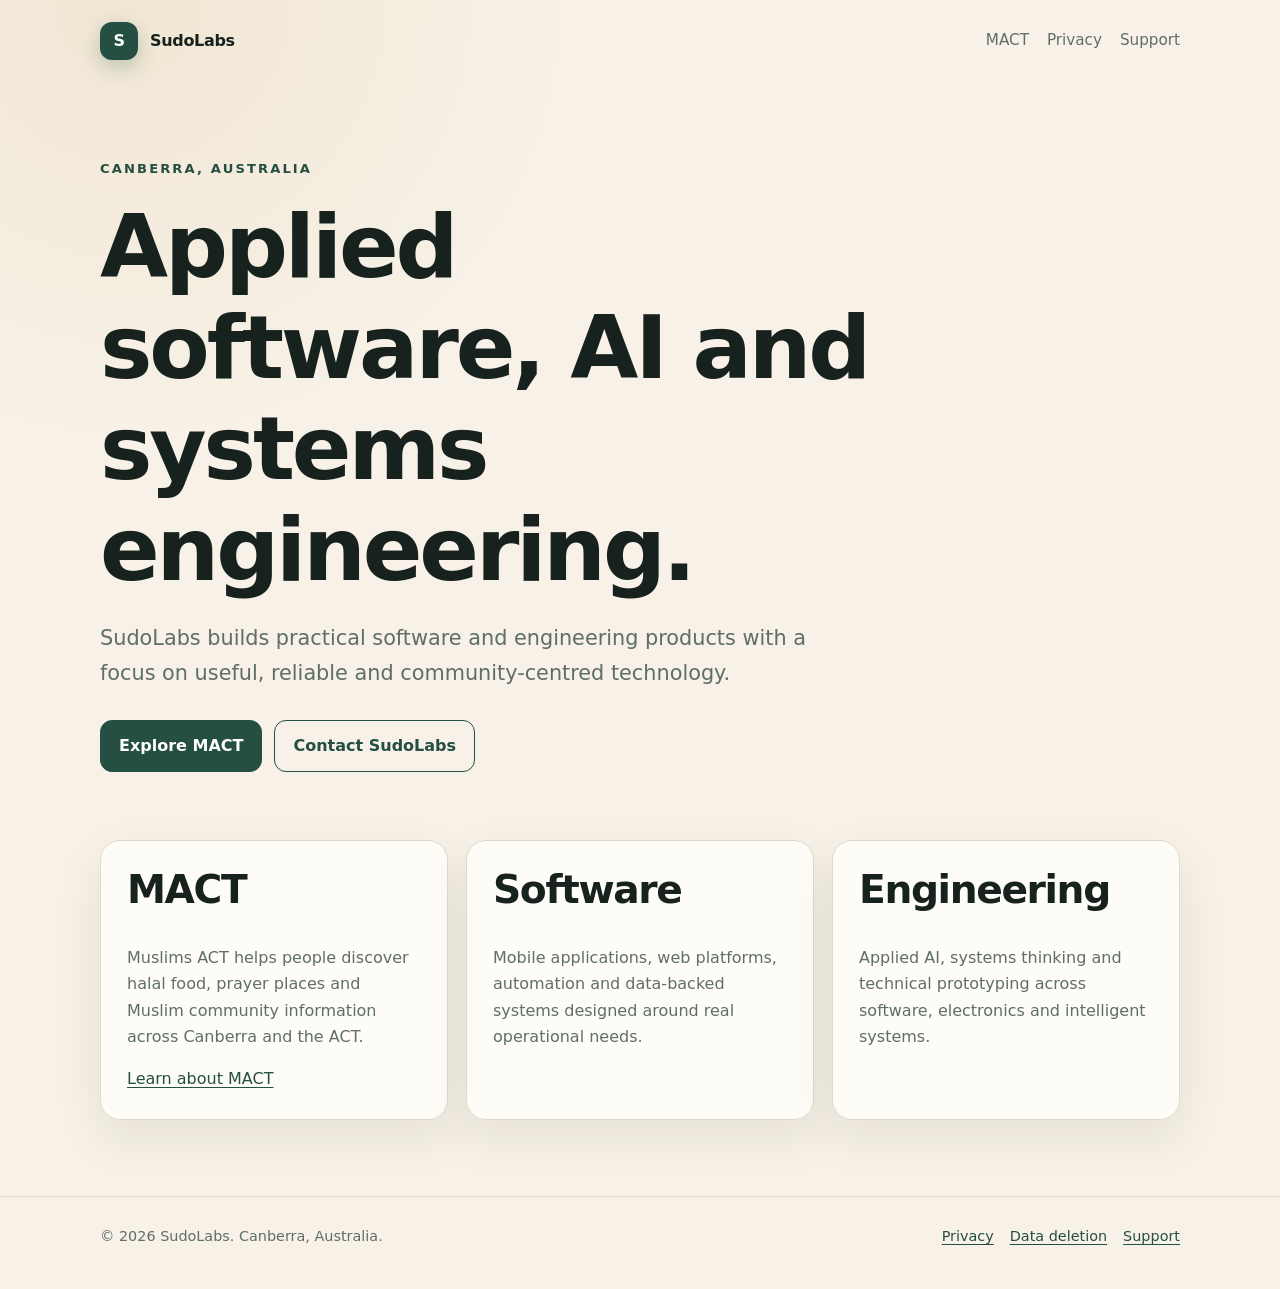
==== index.html @ 880d9c94 "Add files via upload init commit" ====
<!doctype html>
<html lang="en-AU">
<head>
  <meta charset="utf-8">
  <meta name="viewport" content="width=device-width, initial-scale=1">
  <title>SudoLabs | Applied software, AI and systems engineering</title>
  <meta name="description" content="SudoLabs builds practical software, AI and systems engineering products in Canberra, Australia.">
  <link rel="stylesheet" href="/styles.css">
</head>
<body>
  <header class="site-header">
  <div class="shell nav">
    <a class="brand" href="/">
      <span class="brand-mark">S</span>
      <span>SudoLabs</span>
    </a>
    <nav class="nav-links" aria-label="Main navigation">
      <a href="/mact/">MACT</a>
      <a href="/mact/privacy/">Privacy</a>
      <a href="/mact/support/">Support</a>
    </nav>
  </div>
</header>
  <main>
  <section class="hero">
    <div class="shell">
      <div class="eyebrow">Canberra, Australia</div>
      <h1>Applied software, AI and systems engineering.</h1>
      <p class="lead">
        SudoLabs builds practical software and engineering products with a focus on
        useful, reliable and community-centred technology.
      </p>
      <div class="actions">
        <a class="button" href="/mact/">Explore MACT</a>
        <a class="button secondary" href="mailto:sudolabs@outlook.com.au">Contact SudoLabs</a>
      </div>
    </div>
  </section>

  <section class="shell grid" aria-label="SudoLabs work">
    <article class="card">
      <h2>MACT</h2>
      <p>
        Muslims ACT helps people discover halal food, prayer places and Muslim
        community information across Canberra and the ACT.
      </p>
      <a href="/mact/">Learn about MACT</a>
    </article>
    <article class="card">
      <h2>Software</h2>
      <p>
        Mobile applications, web platforms, automation and data-backed systems
        designed around real operational needs.
      </p>
    </article>
    <article class="card">
      <h2>Engineering</h2>
      <p>
        Applied AI, systems thinking and technical prototyping across software,
        electronics and intelligent systems.
      </p>
    </article>
  </section>
</main>
  <footer class="footer">
  <div class="shell footer-row">
    <span>© 2026 SudoLabs. Canberra, Australia.</span>
    <span class="inline-links">
      <a href="/mact/privacy/">Privacy</a>
      <a href="/mact/data-deletion/">Data deletion</a>
      <a href="/mact/support/">Support</a>
    </span>
  </div>
</footer>
</body>
</html>
---- styles.css ----
:root {
  --ink: #17211d;
  --muted: #5f6e67;
  --cream: #f7f1e7;
  --paper: #fffdf8;
  --green: #244f42;
  --green-2: #183c32;
  --gold: #c59a4a;
  --line: #dfd8ca;
  --shadow: 0 18px 50px rgba(23, 33, 29, 0.08);
}

* {
  box-sizing: border-box;
}

html {
  scroll-behavior: smooth;
}

body {
  margin: 0;
  background:
    radial-gradient(circle at 10% 0%, rgba(197, 154, 74, 0.12), transparent 28rem),
    var(--cream);
  color: var(--ink);
  font-family: Inter, ui-sans-serif, system-ui, -apple-system, BlinkMacSystemFont, "Segoe UI", sans-serif;
  line-height: 1.65;
}

a {
  color: var(--green);
  text-decoration-thickness: 1px;
  text-underline-offset: 3px;
}

a:hover {
  color: var(--green-2);
}

.shell {
  width: min(1080px, calc(100% - 40px));
  margin: 0 auto;
}

.site-header {
  padding: 22px 0;
}

.nav {
  display: flex;
  align-items: center;
  justify-content: space-between;
  gap: 24px;
}

.brand {
  display: inline-flex;
  align-items: center;
  gap: 12px;
  color: var(--ink);
  font-weight: 800;
  letter-spacing: -0.02em;
  text-decoration: none;
}

.brand-mark {
  width: 38px;
  height: 38px;
  display: grid;
  place-items: center;
  border-radius: 12px;
  color: white;
  background: var(--green);
  box-shadow: 0 7px 20px rgba(36, 79, 66, 0.25);
}

.nav-links {
  display: flex;
  flex-wrap: wrap;
  gap: 18px;
  font-size: 0.95rem;
}

.nav-links a {
  color: var(--muted);
  text-decoration: none;
}

.hero {
  padding: 76px 0 56px;
}

.eyebrow {
  color: var(--green);
  font-size: 0.82rem;
  font-weight: 800;
  letter-spacing: 0.16em;
  text-transform: uppercase;
}

h1,
h2,
h3 {
  line-height: 1.15;
  letter-spacing: -0.035em;
}

h1 {
  max-width: 820px;
  margin: 16px 0 20px;
  font-size: clamp(2.7rem, 7vw, 5.5rem);
}

h2 {
  margin-top: 0;
  font-size: clamp(1.7rem, 4vw, 2.45rem);
}

h3 {
  margin-top: 2rem;
}

.lead {
  max-width: 720px;
  color: var(--muted);
  font-size: clamp(1.05rem, 2vw, 1.3rem);
}

.actions {
  display: flex;
  flex-wrap: wrap;
  gap: 12px;
  margin-top: 30px;
}

.button {
  display: inline-block;
  padding: 12px 18px;
  border: 1px solid var(--green);
  border-radius: 12px;
  background: var(--green);
  color: white;
  font-weight: 750;
  text-decoration: none;
}

.button:hover {
  background: var(--green-2);
  color: white;
}

.button.secondary {
  background: transparent;
  color: var(--green);
}

.grid {
  display: grid;
  grid-template-columns: repeat(3, 1fr);
  gap: 18px;
  padding: 12px 0 76px;
}

.card,
.content-card {
  border: 1px solid var(--line);
  border-radius: 20px;
  background: rgba(255, 253, 248, 0.92);
  box-shadow: var(--shadow);
}

.card {
  padding: 26px;
}

.card p {
  color: var(--muted);
}

.content-wrap {
  padding: 44px 0 80px;
}

.content-card {
  max-width: 850px;
  padding: clamp(24px, 5vw, 52px);
}

.content-card h1 {
  font-size: clamp(2.2rem, 5vw, 3.7rem);
}

.content-card p,
.content-card li {
  color: #394740;
}

.notice {
  margin: 24px 0;
  padding: 18px 20px;
  border-left: 4px solid var(--gold);
  border-radius: 10px;
  background: #fbf4e4;
}

.meta {
  color: var(--muted);
  font-size: 0.92rem;
}

.footer {
  border-top: 1px solid var(--line);
  padding: 28px 0 40px;
  color: var(--muted);
  font-size: 0.9rem;
}

.footer-row {
  display: flex;
  justify-content: space-between;
  flex-wrap: wrap;
  gap: 16px;
}

.inline-links {
  display: flex;
  flex-wrap: wrap;
  gap: 16px;
}

code {
  padding: 2px 6px;
  border-radius: 6px;
  background: #efe9dd;
}

ul,
ol {
  padding-left: 1.3rem;
}

@media (max-width: 760px) {
  .grid {
    grid-template-columns: 1fr;
  }

  .nav {
    align-items: flex-start;
    flex-direction: column;
  }

  .hero {
    padding-top: 46px;
  }
}
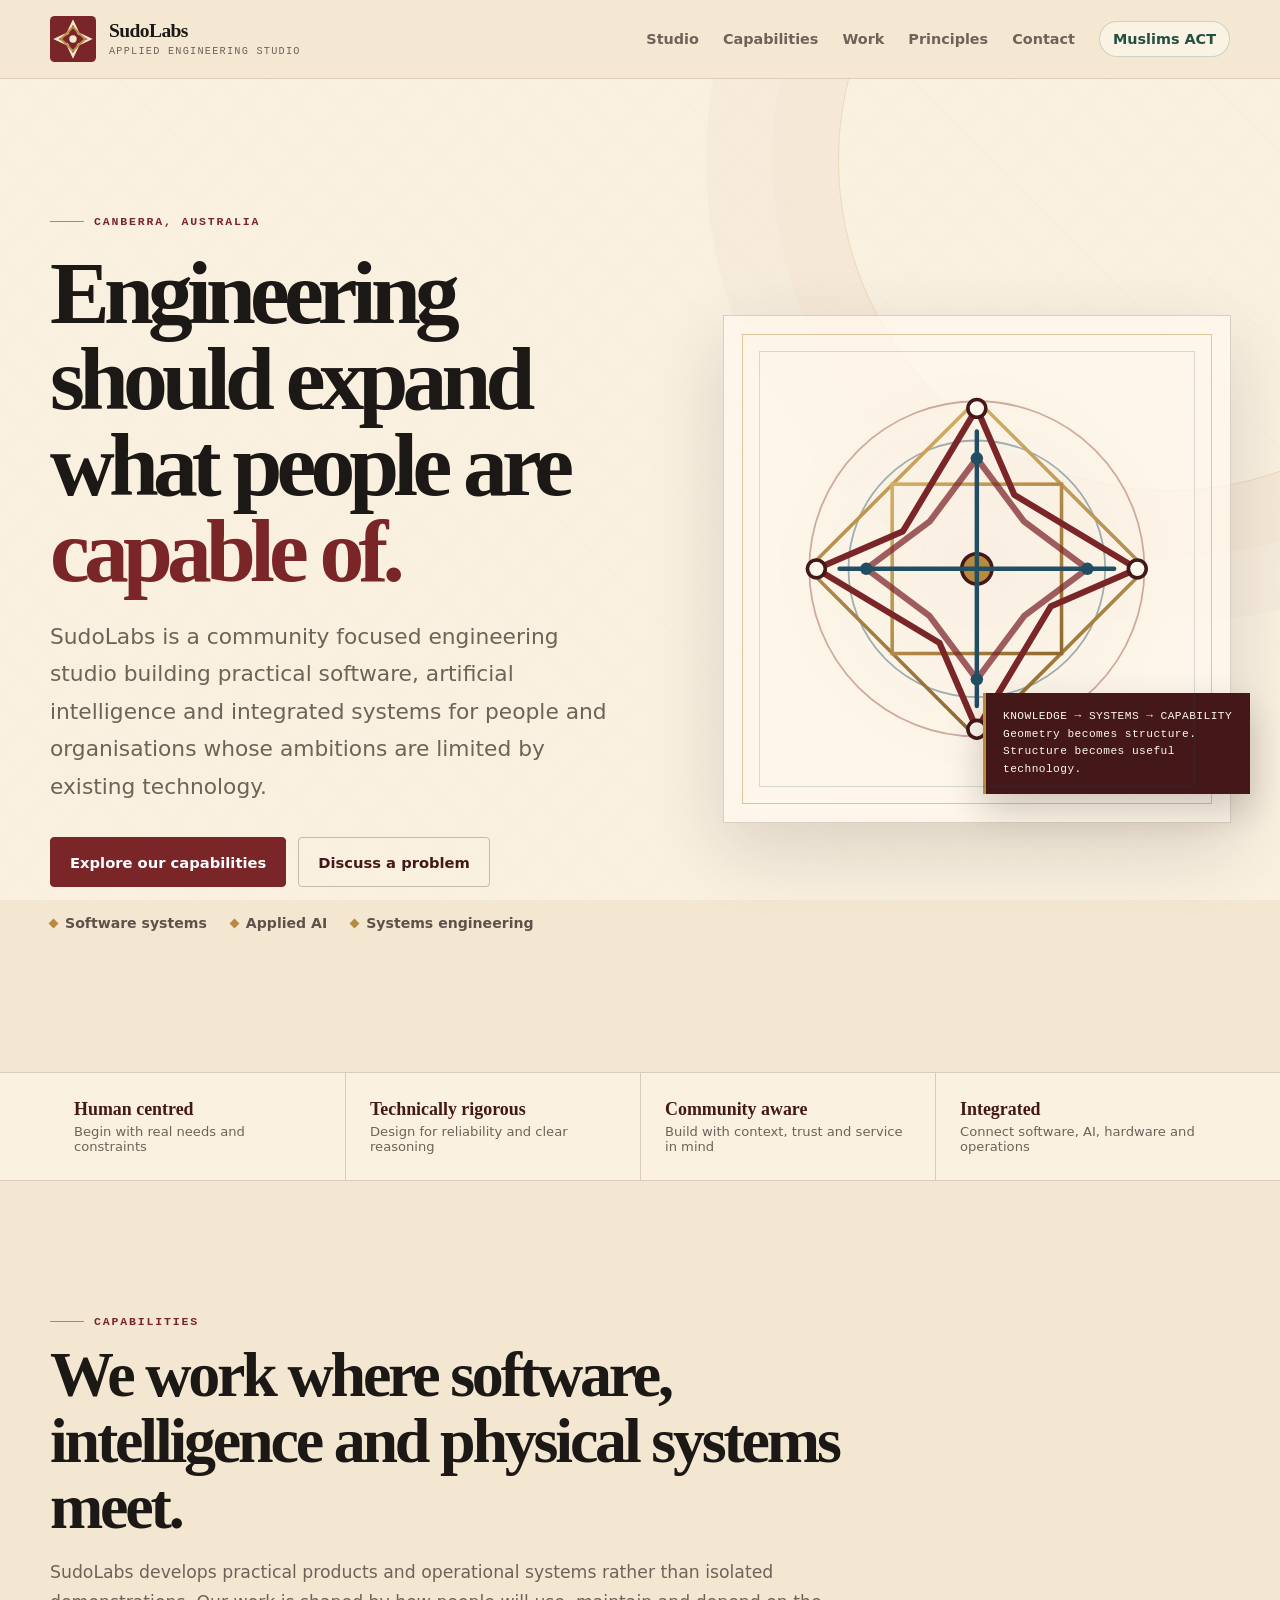
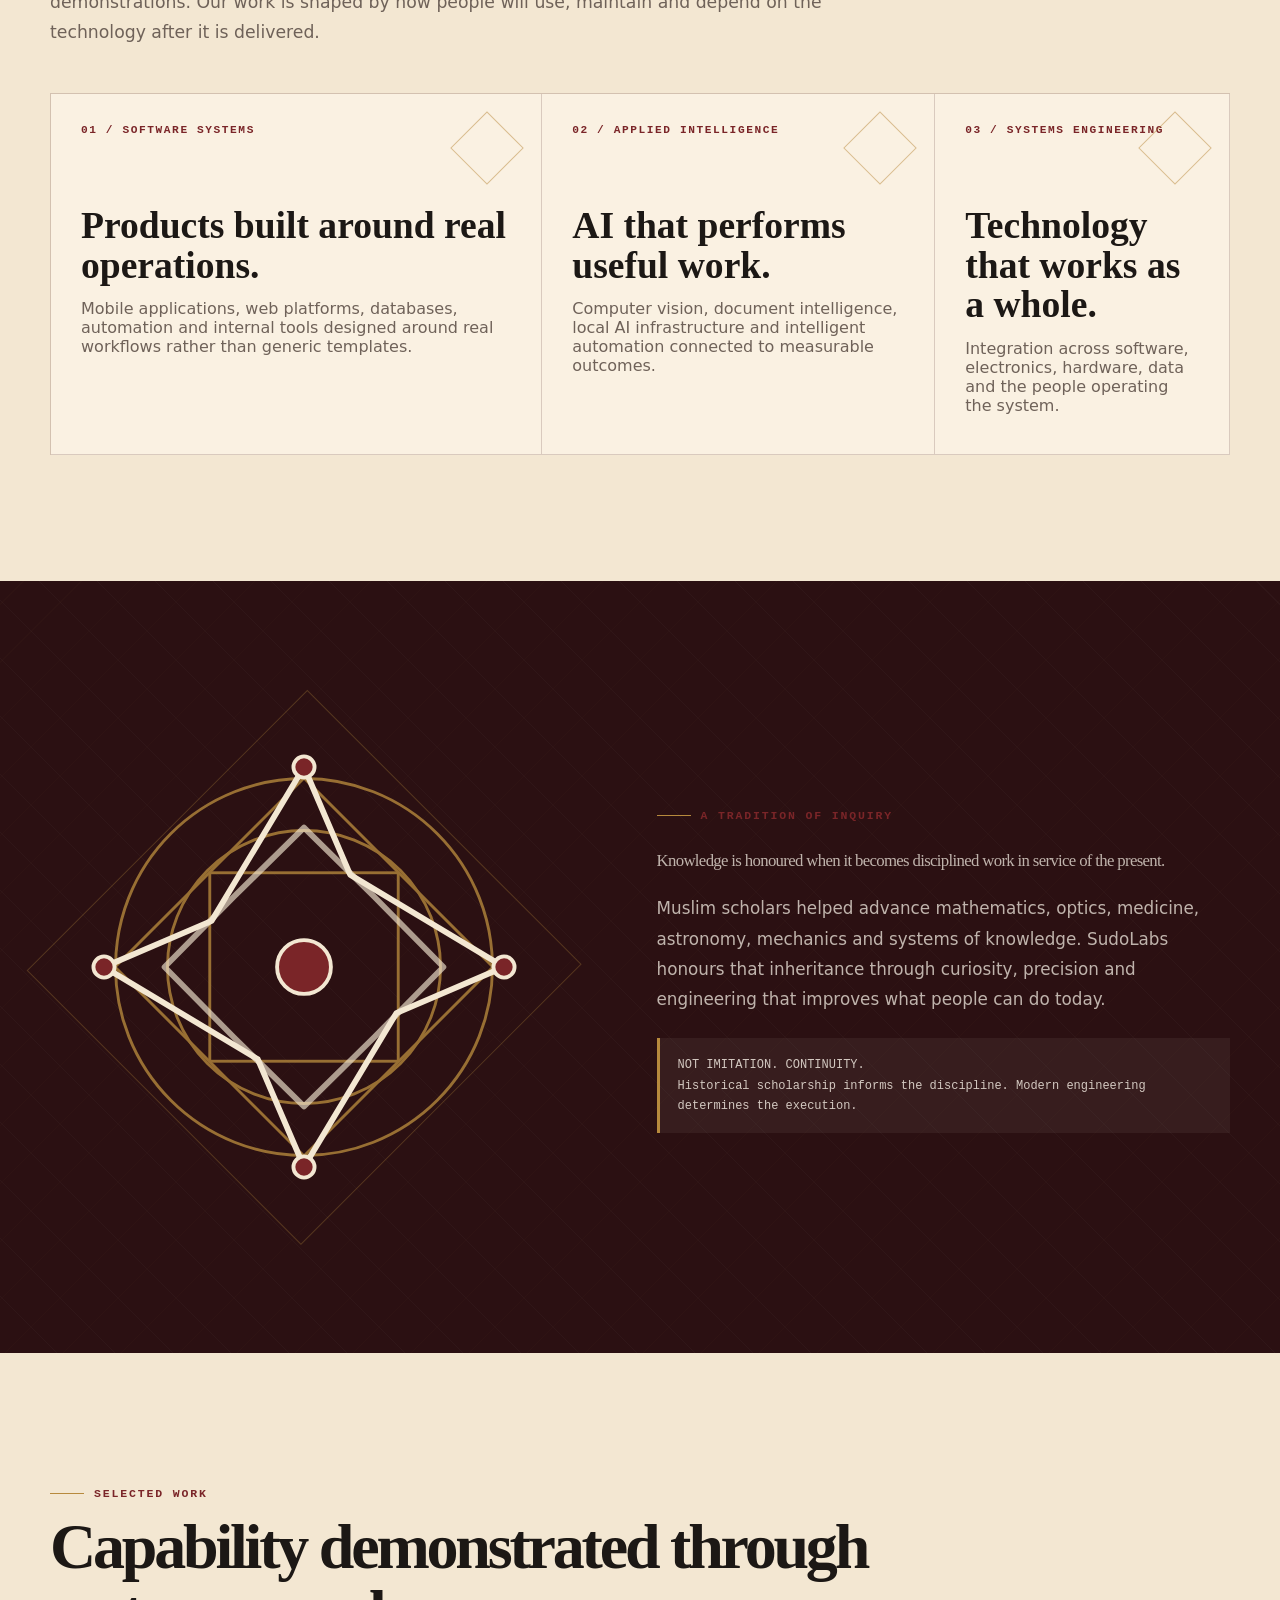
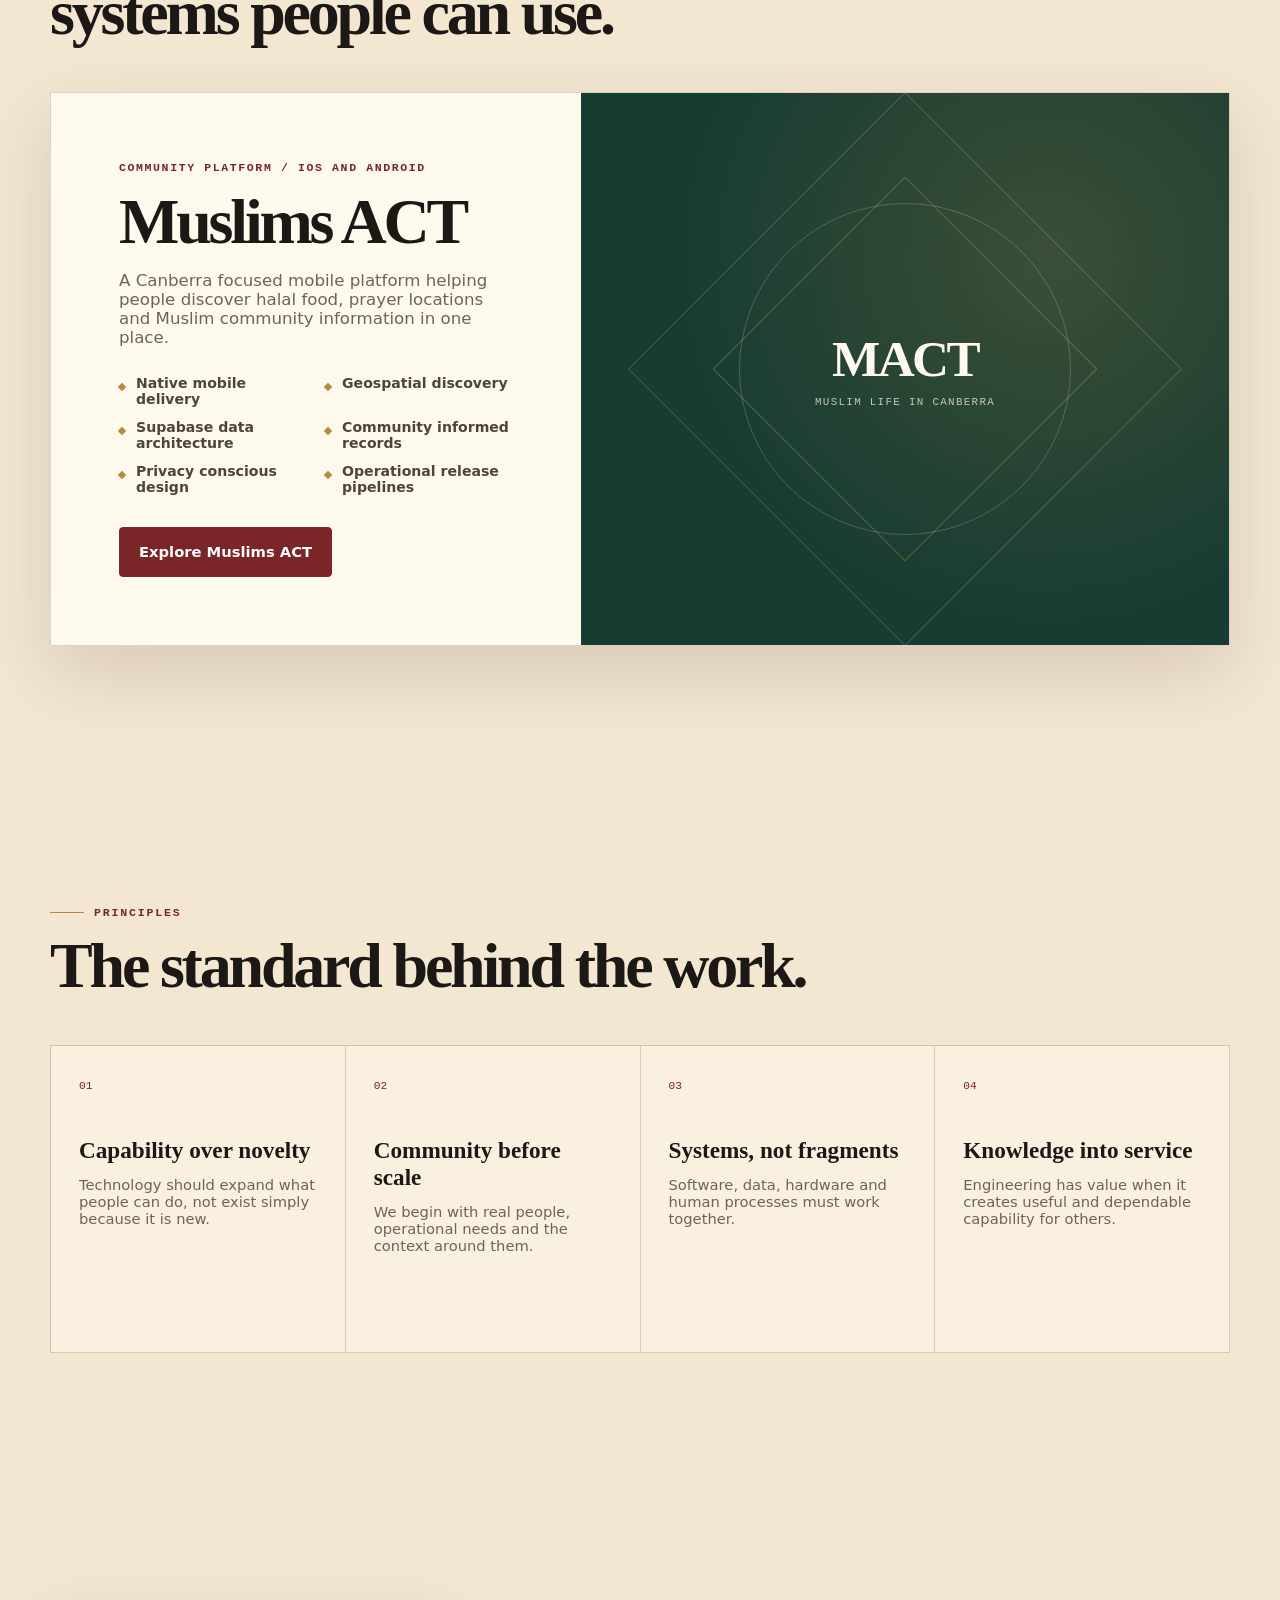
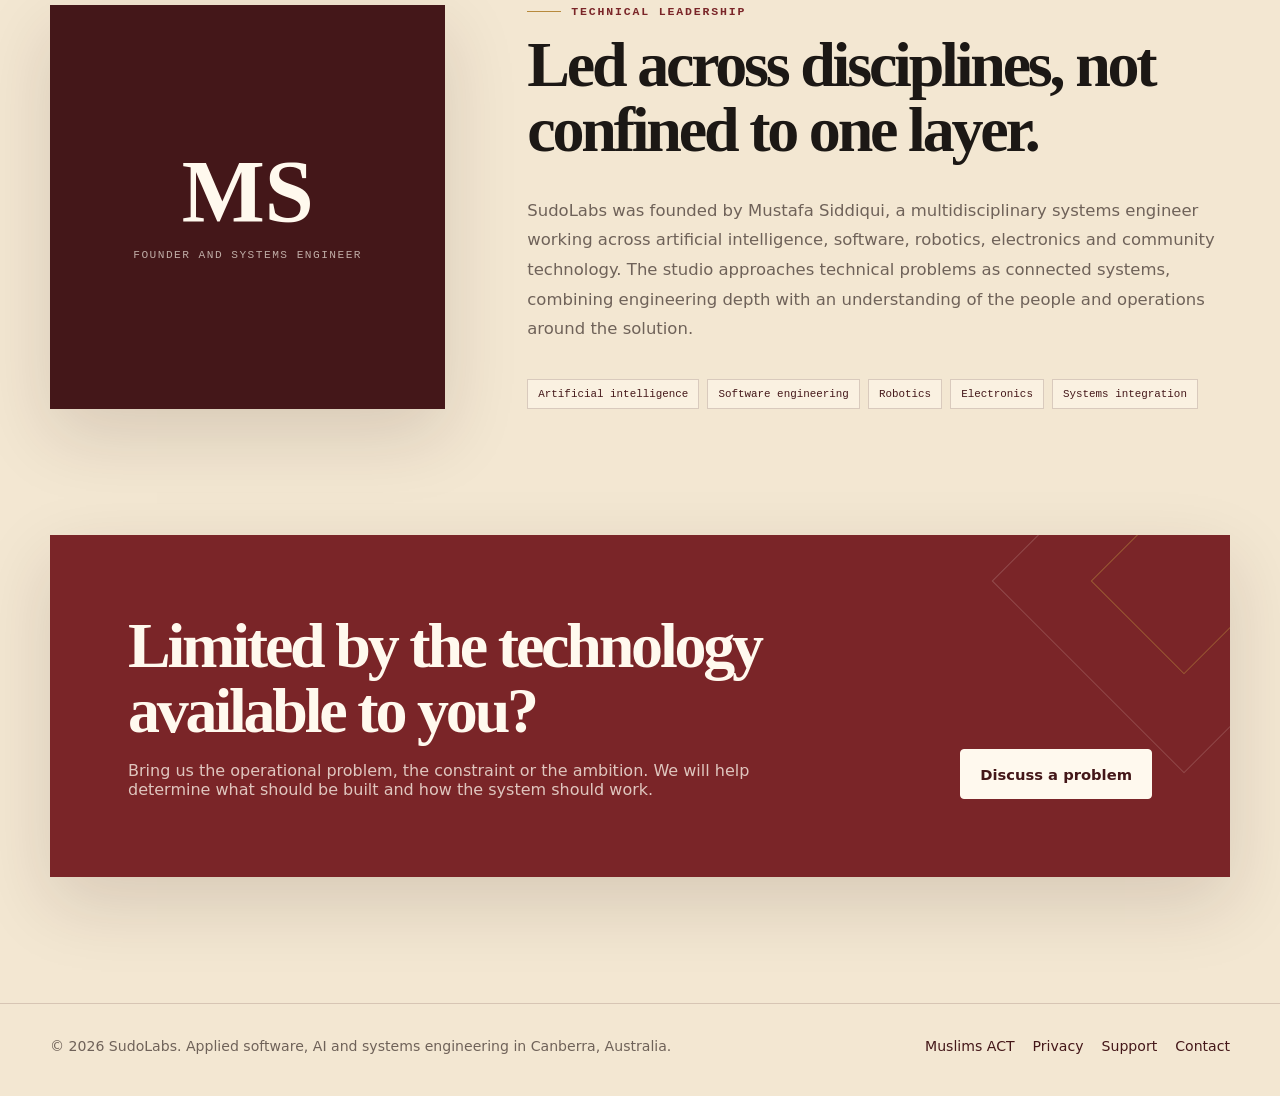
==== commit d3793a95: "Redesign SudoLabs homepage" ====
--- a/index.html
+++ b/index.html
@@ -3,74 +3,311 @@
 <head>
   <meta charset="utf-8">
   <meta name="viewport" content="width=device-width, initial-scale=1">
-  <title>SudoLabs | Applied software, AI and systems engineering</title>
-  <meta name="description" content="SudoLabs builds practical software, AI and systems engineering products in Canberra, Australia.">
-  <link rel="stylesheet" href="/styles.css">
+  <meta name="theme-color" content="#441719">
+  <title>SudoLabs | Community focused engineering studio</title>
+  <meta name="description" content="SudoLabs is a Canberra engineering studio building practical software, AI and systems that expand what people and communities are capable of.">
+  <link rel="stylesheet" href="/sudolabs.css">
 </head>
-<body>
-  <header class="site-header">
-  <div class="shell nav">
-    <a class="brand" href="/">
-      <span class="brand-mark">S</span>
-      <span>SudoLabs</span>
-    </a>
-    <nav class="nav-links" aria-label="Main navigation">
-      <a href="/mact/">MACT</a>
-      <a href="/mact/privacy/">Privacy</a>
-      <a href="/mact/support/">Support</a>
-    </nav>
-  </div>
-</header>
+<body class="studio-page">
+  <header class="studio-header">
+    <div class="studio-shell studio-nav">
+      <a class="studio-brand" href="/" aria-label="SudoLabs home">
+        <svg class="studio-mark" viewBox="0 0 100 100" role="img" aria-label="SudoLabs geometric mark">
+          <rect width="100" height="100" rx="10" fill="#7a2528"/>
+          <path d="M50 13 62 38 87 50 62 62 50 87 38 62 13 50 38 38Z" fill="none" stroke="#f3e7d2" stroke-width="5"/>
+          <path d="M50 24 76 50 50 76 24 50Z" fill="none" stroke="#b78a3d" stroke-width="4"/>
+          <circle cx="50" cy="50" r="8" fill="#f3e7d2"/>
+        </svg>
+        <span class="studio-brand-copy">
+          <strong>SudoLabs</strong>
+          <small>Applied engineering studio</small>
+        </span>
+      </a>
+
+      <nav class="studio-links" aria-label="Main navigation">
+        <a href="#studio">Studio</a>
+        <a href="#capabilities">Capabilities</a>
+        <a href="#work">Work</a>
+        <a href="#principles">Principles</a>
+        <a href="#contact">Contact</a>
+        <a class="mact-link" href="/mact/">Muslims ACT</a>
+      </nav>
+    </div>
+  </header>
+
   <main>
-  <section class="hero">
-    <div class="shell">
-      <div class="eyebrow">Canberra, Australia</div>
-      <h1>Applied software, AI and systems engineering.</h1>
-      <p class="lead">
-        SudoLabs builds practical software and engineering products with a focus on
-        useful, reliable and community-centred technology.
-      </p>
-      <div class="actions">
-        <a class="button" href="/mact/">Explore MACT</a>
-        <a class="button secondary" href="mailto:sudolabs@outlook.com.au">Contact SudoLabs</a>
-      </div>
+    <section class="studio-hero" id="studio">
+      <div class="studio-shell studio-hero-grid">
+        <div>
+          <div class="studio-kicker">Canberra, Australia</div>
+          <h1>Engineering should expand what people are <em>capable of.</em></h1>
+          <p class="studio-lead">
+            SudoLabs is a community focused engineering studio building practical software,
+            artificial intelligence and integrated systems for people and organisations whose
+            ambitions are limited by existing technology.
+          </p>
+
+          <div class="studio-actions">
+            <a class="studio-button" href="#capabilities">Explore our capabilities</a>
+            <a class="studio-button secondary" href="mailto:sudolabs@outlook.com.au?subject=SudoLabs%20project%20enquiry">Discuss a problem</a>
+          </div>
+
+          <div class="studio-proof" aria-label="SudoLabs areas of practice">
+            <span>Software systems</span>
+            <span>Applied AI</span>
+            <span>Systems engineering</span>
+          </div>
+        </div>
+
+        <div class="geometry-stage" aria-label="Geometric construction representing knowledge becoming engineered systems">
+          <div class="geometry-panel">
+            <svg viewBox="0 0 500 500" aria-hidden="true">
+              <defs>
+                <linearGradient id="studioGold" x1="0" y1="0" x2="1" y2="1">
+                  <stop offset="0" stop-color="#d4ae64"/>
+                  <stop offset="1" stop-color="#8f682e"/>
+                </linearGradient>
+              </defs>
+              <circle cx="250" cy="250" r="188" fill="none" stroke="#7a2528" stroke-width="2" opacity="0.36"/>
+              <circle cx="250" cy="250" r="144" fill="none" stroke="#214e63" stroke-width="2" opacity="0.42"/>
+              <g fill="none" stroke="url(#studioGold)" stroke-width="4">
+                <rect x="116" y="116" width="268" height="268" transform="rotate(45 250 250)"/>
+                <rect x="155" y="155" width="190" height="190"/>
+              </g>
+              <g fill="none" stroke="#7a2528" stroke-width="7" stroke-linejoin="round">
+                <path d="M250 70 292 167 430 250 333 292 250 430 208 333 70 250 167 208Z"/>
+                <path d="M250 126 303 197 374 250 303 303 250 374 197 303 126 250 197 197Z" opacity="0.72"/>
+              </g>
+              <g fill="#fff9ee" stroke="#441719" stroke-width="4">
+                <circle cx="250" cy="70" r="10"/>
+                <circle cx="430" cy="250" r="10"/>
+                <circle cx="250" cy="430" r="10"/>
+                <circle cx="70" cy="250" r="10"/>
+                <circle cx="250" cy="250" r="17" fill="#b78a3d"/>
+              </g>
+              <g fill="none" stroke="#214e63" stroke-width="5" stroke-linecap="round">
+                <path d="M250 250 250 96"/>
+                <path d="M250 250 404 250"/>
+                <path d="M250 250 250 404"/>
+                <path d="M250 250 96 250"/>
+              </g>
+              <g fill="#214e63">
+                <circle cx="250" cy="126" r="7"/>
+                <circle cx="374" cy="250" r="7"/>
+                <circle cx="250" cy="374" r="7"/>
+                <circle cx="126" cy="250" r="7"/>
+              </g>
+            </svg>
+            <div class="geometry-caption">KNOWLEDGE → SYSTEMS → CAPABILITY<br>Geometry becomes structure. Structure becomes useful technology.</div>
+          </div>
+        </div>
+      </div>
+    </section>
+
+    <section class="studio-band" aria-label="SudoLabs commitments">
+      <div class="studio-shell studio-band-grid">
+        <div class="studio-band-item"><strong>Human centred</strong><span>Begin with real needs and constraints</span></div>
+        <div class="studio-band-item"><strong>Technically rigorous</strong><span>Design for reliability and clear reasoning</span></div>
+        <div class="studio-band-item"><strong>Community aware</strong><span>Build with context, trust and service in mind</span></div>
+        <div class="studio-band-item"><strong>Integrated</strong><span>Connect software, AI, hardware and operations</span></div>
+      </div>
+    </section>
+
+    <section class="studio-section" id="capabilities">
+      <div class="studio-shell">
+        <div class="studio-section-head">
+          <div class="studio-kicker">Capabilities</div>
+          <h2 class="studio-section-title">We work where software, intelligence and physical systems meet.</h2>
+          <p class="studio-section-copy">
+            SudoLabs develops practical products and operational systems rather than isolated demonstrations.
+            Our work is shaped by how people will use, maintain and depend on the technology after it is delivered.
+          </p>
+        </div>
+
+        <div class="capability-grid">
+          <article class="capability-card">
+            <div class="capability-code">01 / Software systems</div>
+            <h3>Products built around real operations.</h3>
+            <p>Mobile applications, web platforms, databases, automation and internal tools designed around real workflows rather than generic templates.</p>
+          </article>
+
+          <article class="capability-card">
+            <div class="capability-code">02 / Applied intelligence</div>
+            <h3>AI that performs useful work.</h3>
+            <p>Computer vision, document intelligence, local AI infrastructure and intelligent automation connected to measurable outcomes.</p>
+          </article>
+
+          <article class="capability-card">
+            <div class="capability-code">03 / Systems engineering</div>
+            <h3>Technology that works as a whole.</h3>
+            <p>Integration across software, electronics, hardware, data and the people operating the system.</p>
+          </article>
+        </div>
+      </div>
+    </section>
+
+    <section class="studio-section dark">
+      <div class="studio-shell heritage-grid">
+        <div class="heritage-art" aria-label="Geometric construction inspired by mathematical scholarship">
+          <svg viewBox="0 0 520 520" aria-hidden="true">
+            <g fill="none" stroke="#b78a3d" stroke-width="3" opacity="0.78">
+              <circle cx="260" cy="260" r="196"/>
+              <circle cx="260" cy="260" r="142"/>
+              <rect x="121" y="121" width="278" height="278" transform="rotate(45 260 260)"/>
+              <rect x="162" y="162" width="196" height="196"/>
+            </g>
+            <g fill="none" stroke="#f3e7d2" stroke-width="6" stroke-linejoin="round">
+              <path d="M260 52 308 164 468 260 356 308 260 468 212 356 52 260 164 212Z"/>
+              <path d="M260 115 333 187 405 260 333 333 260 405 187 333 115 260 187 187Z" opacity="0.65"/>
+            </g>
+            <g fill="#7a2528" stroke="#f3e7d2" stroke-width="4">
+              <circle cx="260" cy="260" r="28"/>
+              <circle cx="260" cy="52" r="11"/>
+              <circle cx="468" cy="260" r="11"/>
+              <circle cx="260" cy="468" r="11"/>
+              <circle cx="52" cy="260" r="11"/>
+            </g>
+          </svg>
+        </div>
+
+        <div class="heritage-copy">
+          <div class="studio-kicker">A tradition of inquiry</div>
+          <blockquote>
+            <p class="studio-quote">Knowledge is honoured when it becomes disciplined work in service of the present.</p>
+          </blockquote>
+          <p>
+            Muslim scholars helped advance mathematics, optics, medicine, astronomy, mechanics and systems of knowledge.
+            SudoLabs honours that inheritance through curiosity, precision and engineering that improves what people can do today.
+          </p>
+          <div class="heritage-note">NOT IMITATION. CONTINUITY.<br>Historical scholarship informs the discipline. Modern engineering determines the execution.</div>
+        </div>
+      </div>
+    </section>
+
+    <section class="studio-section" id="work">
+      <div class="studio-shell">
+        <div class="studio-section-head">
+          <div class="studio-kicker">Selected work</div>
+          <h2 class="studio-section-title">Capability demonstrated through systems people can use.</h2>
+        </div>
+
+        <article class="case-study">
+          <div class="case-study-copy">
+            <div class="case-study-tag">Community platform / iOS and Android</div>
+            <h3>Muslims ACT</h3>
+            <p>
+              A Canberra focused mobile platform helping people discover halal food, prayer locations and Muslim community information in one place.
+            </p>
+            <ul class="case-study-list">
+              <li>Native mobile delivery</li>
+              <li>Geospatial discovery</li>
+              <li>Supabase data architecture</li>
+              <li>Community informed records</li>
+              <li>Privacy conscious design</li>
+              <li>Operational release pipelines</li>
+            </ul>
+            <div class="studio-actions">
+              <a class="studio-button" href="/mact/">Explore Muslims ACT</a>
+            </div>
+          </div>
+
+          <div class="case-study-visual">
+            <div class="mact-medallion">
+              <div>
+                <strong>MACT</strong>
+                <span>Muslim life in Canberra</span>
+              </div>
+            </div>
+          </div>
+        </article>
+      </div>
+    </section>
+
+    <section class="studio-section" id="principles">
+      <div class="studio-shell">
+        <div class="studio-section-head">
+          <div class="studio-kicker">Principles</div>
+          <h2 class="studio-section-title">The standard behind the work.</h2>
+        </div>
+
+        <div class="principles-grid">
+          <article class="principle-card">
+            <span>01</span>
+            <h3>Capability over novelty</h3>
+            <p>Technology should expand what people can do, not exist simply because it is new.</p>
+          </article>
+          <article class="principle-card">
+            <span>02</span>
+            <h3>Community before scale</h3>
+            <p>We begin with real people, operational needs and the context around them.</p>
+          </article>
+          <article class="principle-card">
+            <span>03</span>
+            <h3>Systems, not fragments</h3>
+            <p>Software, data, hardware and human processes must work together.</p>
+          </article>
+          <article class="principle-card">
+            <span>04</span>
+            <h3>Knowledge into service</h3>
+            <p>Engineering has value when it creates useful and dependable capability for others.</p>
+          </article>
+        </div>
+      </div>
+    </section>
+
+    <section class="studio-section">
+      <div class="studio-shell founder-grid">
+        <div class="founder-badge">
+          <div>
+            <strong>MS</strong>
+            <span>Founder and systems engineer</span>
+          </div>
+        </div>
+
+        <div class="founder-copy">
+          <div class="studio-kicker">Technical leadership</div>
+          <h2>Led across disciplines, not confined to one layer.</h2>
+          <p>
+            SudoLabs was founded by Mustafa Siddiqui, a multidisciplinary systems engineer working across artificial intelligence,
+            software, robotics, electronics and community technology. The studio approaches technical problems as connected systems,
+            combining engineering depth with an understanding of the people and operations around the solution.
+          </p>
+          <div class="founder-disciplines" aria-label="Founder disciplines">
+            <span>Artificial intelligence</span>
+            <span>Software engineering</span>
+            <span>Robotics</span>
+            <span>Electronics</span>
+            <span>Systems integration</span>
+          </div>
+        </div>
+      </div>
+    </section>
+
+    <section class="studio-cta-wrap" id="contact">
+      <div class="studio-shell">
+        <div class="studio-cta">
+          <div class="studio-cta-content">
+            <div>
+              <h2>Limited by the technology available to you?</h2>
+              <p>Bring us the operational problem, the constraint or the ambition. We will help determine what should be built and how the system should work.</p>
+            </div>
+            <a class="studio-button" href="mailto:sudolabs@outlook.com.au?subject=SudoLabs%20project%20enquiry">Discuss a problem</a>
+          </div>
+        </div>
+      </div>
+    </section>
+  </main>
+
+  <footer class="studio-footer">
+    <div class="studio-shell studio-footer-row">
+      <span>© 2026 SudoLabs. Applied software, AI and systems engineering in Canberra, Australia.</span>
+      <span class="studio-footer-links">
+        <a href="/mact/">Muslims ACT</a>
+        <a href="/mact/privacy/">Privacy</a>
+        <a href="/mact/support/">Support</a>
+        <a href="mailto:sudolabs@outlook.com.au">Contact</a>
+      </span>
     </div>
-  </section>
-
-  <section class="shell grid" aria-label="SudoLabs work">
-    <article class="card">
-      <h2>MACT</h2>
-      <p>
-        Muslims ACT helps people discover halal food, prayer places and Muslim
-        community information across Canberra and the ACT.
-      </p>
-      <a href="/mact/">Learn about MACT</a>
-    </article>
-    <article class="card">
-      <h2>Software</h2>
-      <p>
-        Mobile applications, web platforms, automation and data-backed systems
-        designed around real operational needs.
-      </p>
-    </article>
-    <article class="card">
-      <h2>Engineering</h2>
-      <p>
-        Applied AI, systems thinking and technical prototyping across software,
-        electronics and intelligent systems.
-      </p>
-    </article>
-  </section>
-</main>
-  <footer class="footer">
-  <div class="shell footer-row">
-    <span>© 2026 SudoLabs. Canberra, Australia.</span>
-    <span class="inline-links">
-      <a href="/mact/privacy/">Privacy</a>
-      <a href="/mact/data-deletion/">Data deletion</a>
-      <a href="/mact/support/">Support</a>
-    </span>
-  </div>
-</footer>
+  </footer>
 </body>
 </html>
--- a/sudolabs.css
+++ b/sudolabs.css
@@ -0,0 +1,973 @@
+:root {
+  --studio-red: #7a2528;
+  --studio-red-dark: #441719;
+  --studio-red-deep: #2b1012;
+  --studio-cream: #f3e7d2;
+  --studio-paper: #fff9ee;
+  --studio-ink: #1c1815;
+  --studio-muted: #6f6259;
+  --studio-gold: #b78a3d;
+  --studio-lapis: #214e63;
+  --studio-line: rgba(68, 23, 25, 0.18);
+  --studio-shadow: 0 26px 70px rgba(48, 21, 18, 0.14);
+  --studio-serif: "Iowan Old Style", "Palatino Linotype", "Book Antiqua", Palatino, Georgia, serif;
+  --studio-sans: Inter, ui-sans-serif, system-ui, -apple-system, BlinkMacSystemFont, "Segoe UI", sans-serif;
+  --studio-mono: "SFMono-Regular", Consolas, "Liberation Mono", Menlo, monospace;
+}
+
+body.studio-page {
+  margin: 0;
+  overflow-x: hidden;
+  background: var(--studio-cream);
+  color: var(--studio-ink);
+  font-family: var(--studio-sans);
+}
+
+body.studio-page::before {
+  content: "";
+  position: fixed;
+  inset: 0;
+  z-index: -3;
+  pointer-events: none;
+  background:
+    linear-gradient(rgba(255, 249, 238, 0.5), rgba(255, 249, 238, 0.5)),
+    repeating-linear-gradient(45deg, transparent 0 34px, rgba(122, 37, 40, 0.025) 34px 35px),
+    repeating-linear-gradient(-45deg, transparent 0 34px, rgba(33, 78, 99, 0.018) 34px 35px),
+    var(--studio-cream);
+}
+
+.studio-shell {
+  width: min(1180px, calc(100% - 44px));
+  margin: 0 auto;
+}
+
+.studio-header {
+  position: sticky;
+  top: 0;
+  z-index: 50;
+  border-bottom: 1px solid rgba(68, 23, 25, 0.13);
+  background: rgba(243, 231, 210, 0.9);
+  backdrop-filter: blur(18px);
+}
+
+.studio-nav {
+  min-height: 78px;
+  display: flex;
+  align-items: center;
+  justify-content: space-between;
+  gap: 28px;
+}
+
+.studio-brand {
+  display: inline-flex;
+  align-items: center;
+  gap: 13px;
+  color: var(--studio-ink);
+  text-decoration: none;
+}
+
+.studio-mark {
+  width: 46px;
+  height: 46px;
+  flex: 0 0 46px;
+}
+
+.studio-brand-copy {
+  display: grid;
+  line-height: 1.02;
+}
+
+.studio-brand-copy strong {
+  font-family: var(--studio-serif);
+  font-size: 1.22rem;
+  letter-spacing: -0.03em;
+}
+
+.studio-brand-copy small {
+  margin-top: 5px;
+  color: var(--studio-muted);
+  font-family: var(--studio-mono);
+  font-size: 0.64rem;
+  letter-spacing: 0.12em;
+  text-transform: uppercase;
+}
+
+.studio-links {
+  display: flex;
+  align-items: center;
+  gap: 24px;
+}
+
+.studio-links a {
+  position: relative;
+  color: var(--studio-muted);
+  font-size: 0.9rem;
+  font-weight: 750;
+  text-decoration: none;
+}
+
+.studio-links a::after {
+  content: "";
+  position: absolute;
+  left: 0;
+  right: 100%;
+  bottom: -6px;
+  height: 1px;
+  background: var(--studio-red);
+  transition: right 180ms ease;
+}
+
+.studio-links a:hover,
+.studio-links a:focus-visible {
+  color: var(--studio-red-dark);
+}
+
+.studio-links a:hover::after,
+.studio-links a:focus-visible::after {
+  right: 0;
+}
+
+.studio-links .mact-link {
+  padding: 9px 13px;
+  border: 1px solid rgba(36, 79, 66, 0.2);
+  border-radius: 999px;
+  color: #244f42;
+  background: rgba(255, 249, 238, 0.56);
+}
+
+.studio-links .mact-link::after {
+  display: none;
+}
+
+.studio-hero {
+  position: relative;
+  overflow: hidden;
+  padding: clamp(72px, 10vw, 132px) 0 clamp(86px, 11vw, 148px);
+}
+
+.studio-hero::before {
+  content: "";
+  position: absolute;
+  top: -250px;
+  right: -220px;
+  width: 660px;
+  height: 660px;
+  border: 1px solid rgba(183, 138, 61, 0.22);
+  border-radius: 50%;
+  box-shadow:
+    0 0 0 66px rgba(183, 138, 61, 0.025),
+    0 0 0 132px rgba(122, 37, 40, 0.018);
+}
+
+.studio-hero-grid {
+  position: relative;
+  z-index: 1;
+  display: grid;
+  grid-template-columns: minmax(0, 1.06fr) minmax(390px, 0.94fr);
+  align-items: center;
+  gap: clamp(48px, 8vw, 104px);
+}
+
+.studio-kicker {
+  display: inline-flex;
+  align-items: center;
+  gap: 10px;
+  color: var(--studio-red);
+  font-family: var(--studio-mono);
+  font-size: 0.72rem;
+  font-weight: 700;
+  letter-spacing: 0.16em;
+  text-transform: uppercase;
+}
+
+.studio-kicker::before {
+  content: "";
+  width: 34px;
+  height: 1px;
+  background: var(--studio-gold);
+}
+
+.studio-hero h1,
+.studio-section-title,
+.studio-quote,
+.studio-cta h2 {
+  font-family: var(--studio-serif);
+}
+
+.studio-hero h1 {
+  max-width: 800px;
+  margin: 22px 0 24px;
+  font-size: clamp(3.35rem, 7vw, 6.6rem);
+  font-weight: 650;
+  line-height: 0.96;
+  letter-spacing: -0.065em;
+}
+
+.studio-hero h1 em {
+  color: var(--studio-red);
+  font-style: normal;
+}
+
+.studio-lead {
+  max-width: 700px;
+  margin: 0;
+  color: var(--studio-muted);
+  font-size: clamp(1.08rem, 2vw, 1.36rem);
+  line-height: 1.72;
+}
+
+.studio-actions {
+  display: flex;
+  flex-wrap: wrap;
+  gap: 12px;
+  margin-top: 32px;
+}
+
+.studio-button {
+  display: inline-flex;
+  align-items: center;
+  justify-content: center;
+  gap: 10px;
+  min-height: 48px;
+  padding: 0 19px;
+  border: 1px solid var(--studio-red);
+  border-radius: 4px;
+  background: var(--studio-red);
+  color: white;
+  font-size: 0.92rem;
+  font-weight: 800;
+  text-decoration: none;
+  transition: transform 160ms ease, background 160ms ease, box-shadow 160ms ease;
+}
+
+.studio-button:hover,
+.studio-button:focus-visible {
+  background: var(--studio-red-dark);
+  color: white;
+  transform: translateY(-2px);
+  box-shadow: 0 14px 30px rgba(68, 23, 25, 0.2);
+}
+
+.studio-button.secondary {
+  border-color: rgba(68, 23, 25, 0.26);
+  background: transparent;
+  color: var(--studio-red-dark);
+}
+
+.studio-button.secondary:hover,
+.studio-button.secondary:focus-visible {
+  border-color: var(--studio-red);
+  background: rgba(122, 37, 40, 0.06);
+  color: var(--studio-red-dark);
+  box-shadow: none;
+}
+
+.studio-proof {
+  display: flex;
+  flex-wrap: wrap;
+  gap: 12px 24px;
+  margin-top: 28px;
+  color: #5e514a;
+  font-size: 0.88rem;
+  font-weight: 700;
+}
+
+.studio-proof span {
+  display: inline-flex;
+  align-items: center;
+  gap: 8px;
+}
+
+.studio-proof span::before {
+  content: "";
+  width: 7px;
+  height: 7px;
+  background: var(--studio-gold);
+  transform: rotate(45deg);
+}
+
+.geometry-stage {
+  position: relative;
+  min-height: 560px;
+  display: grid;
+  place-items: center;
+}
+
+.geometry-stage::before {
+  content: "";
+  position: absolute;
+  width: 430px;
+  height: 430px;
+  border-radius: 50%;
+  background: radial-gradient(circle, rgba(122, 37, 40, 0.13), transparent 68%);
+  filter: blur(2px);
+}
+
+.geometry-panel {
+  position: relative;
+  width: min(520px, 100%);
+  aspect-ratio: 1;
+  display: grid;
+  place-items: center;
+  border: 1px solid rgba(68, 23, 25, 0.18);
+  background: rgba(255, 249, 238, 0.72);
+  box-shadow: var(--studio-shadow);
+}
+
+.geometry-panel::before,
+.geometry-panel::after {
+  content: "";
+  position: absolute;
+  inset: 18px;
+  border: 1px solid rgba(183, 138, 61, 0.45);
+  pointer-events: none;
+}
+
+.geometry-panel::after {
+  inset: 35px;
+  border-color: rgba(33, 78, 99, 0.18);
+}
+
+.geometry-panel svg {
+  width: 88%;
+  height: 88%;
+}
+
+.geometry-caption {
+  position: absolute;
+  right: -20px;
+  bottom: 28px;
+  max-width: 230px;
+  padding: 15px 17px;
+  border-left: 3px solid var(--studio-gold);
+  background: var(--studio-red-dark);
+  color: var(--studio-paper);
+  box-shadow: 0 16px 38px rgba(43, 16, 18, 0.22);
+  font-family: var(--studio-mono);
+  font-size: 0.7rem;
+  line-height: 1.6;
+  letter-spacing: 0.04em;
+}
+
+.studio-band {
+  border-top: 1px solid var(--studio-line);
+  border-bottom: 1px solid var(--studio-line);
+  background: rgba(255, 249, 238, 0.56);
+}
+
+.studio-band-grid {
+  display: grid;
+  grid-template-columns: repeat(4, 1fr);
+}
+
+.studio-band-item {
+  padding: 26px 24px;
+}
+
+.studio-band-item + .studio-band-item {
+  border-left: 1px solid var(--studio-line);
+}
+
+.studio-band-item strong,
+.studio-band-item span {
+  display: block;
+}
+
+.studio-band-item strong {
+  color: var(--studio-red-dark);
+  font-family: var(--studio-serif);
+  font-size: 1.12rem;
+}
+
+.studio-band-item span {
+  margin-top: 4px;
+  color: var(--studio-muted);
+  font-size: 0.82rem;
+}
+
+.studio-section {
+  padding: clamp(78px, 10vw, 126px) 0;
+}
+
+.studio-section.dark {
+  position: relative;
+  overflow: hidden;
+  background: var(--studio-red-deep);
+  color: var(--studio-paper);
+}
+
+.studio-section.dark::before {
+  content: "";
+  position: absolute;
+  inset: 0;
+  opacity: 0.22;
+  background:
+    repeating-linear-gradient(45deg, transparent 0 40px, rgba(255, 249, 238, 0.12) 40px 41px),
+    repeating-linear-gradient(-45deg, transparent 0 40px, rgba(183, 138, 61, 0.12) 40px 41px);
+}
+
+.studio-section.dark > .studio-shell {
+  position: relative;
+  z-index: 1;
+}
+
+.studio-section-head {
+  max-width: 820px;
+  margin-bottom: 46px;
+}
+
+.studio-section-title {
+  margin: 14px 0 17px;
+  font-size: clamp(2.45rem, 5vw, 4.7rem);
+  font-weight: 620;
+  line-height: 1.03;
+  letter-spacing: -0.05em;
+}
+
+.studio-section-copy {
+  margin: 0;
+  color: var(--studio-muted);
+  font-size: 1.08rem;
+  line-height: 1.75;
+}
+
+.dark .studio-section-copy {
+  color: rgba(255, 249, 238, 0.7);
+}
+
+.capability-grid {
+  display: grid;
+  grid-template-columns: repeat(12, 1fr);
+  border-top: 1px solid var(--studio-line);
+  border-left: 1px solid var(--studio-line);
+}
+
+.capability-card {
+  position: relative;
+  min-height: 300px;
+  padding: 30px;
+  border-right: 1px solid var(--studio-line);
+  border-bottom: 1px solid var(--studio-line);
+  background: rgba(255, 249, 238, 0.58);
+}
+
+.capability-card:nth-child(1) {
+  grid-column: span 5;
+}
+
+.capability-card:nth-child(2) {
+  grid-column: span 4;
+}
+
+.capability-card:nth-child(3) {
+  grid-column: span 3;
+}
+
+.capability-code {
+  color: var(--studio-red);
+  font-family: var(--studio-mono);
+  font-size: 0.7rem;
+  font-weight: 700;
+  letter-spacing: 0.14em;
+  text-transform: uppercase;
+}
+
+.capability-card h3 {
+  margin: 70px 0 14px;
+  font-family: var(--studio-serif);
+  font-size: clamp(1.65rem, 3vw, 2.35rem);
+  line-height: 1.05;
+}
+
+.capability-card p {
+  margin: 0;
+  color: var(--studio-muted);
+}
+
+.capability-card::after {
+  content: "";
+  position: absolute;
+  top: 28px;
+  right: 28px;
+  width: 50px;
+  height: 50px;
+  border: 1px solid rgba(183, 138, 61, 0.5);
+  transform: rotate(45deg);
+}
+
+.heritage-grid {
+  display: grid;
+  grid-template-columns: minmax(0, 0.94fr) minmax(0, 1.06fr);
+  align-items: center;
+  gap: clamp(46px, 8vw, 98px);
+}
+
+.heritage-art {
+  position: relative;
+  min-height: 520px;
+  display: grid;
+  place-items: center;
+}
+
+.heritage-art svg {
+  width: min(500px, 100%);
+  height: auto;
+}
+
+.heritage-art::before {
+  content: "";
+  position: absolute;
+  width: 76%;
+  height: 76%;
+  border: 1px solid rgba(183, 138, 61, 0.3);
+  transform: rotate(45deg);
+}
+
+.heritage-copy blockquote {
+  margin: 24px 0 0;
+  padding: 0;
+  border: 0;
+}
+
+.studio-quote {
+  margin: 0;
+  color: var(--studio-paper);
+  font-size: clamp(2rem, 4.5vw, 3.75rem);
+  line-height: 1.1;
+  letter-spacing: -0.04em;
+}
+
+.heritage-copy p {
+  color: rgba(255, 249, 238, 0.7);
+  font-size: 1.05rem;
+  line-height: 1.8;
+}
+
+.heritage-note {
+  margin-top: 24px;
+  padding: 17px 18px;
+  border-left: 3px solid var(--studio-gold);
+  background: rgba(255, 249, 238, 0.055);
+  color: rgba(255, 249, 238, 0.78);
+  font-family: var(--studio-mono);
+  font-size: 0.75rem;
+  line-height: 1.7;
+}
+
+.case-study {
+  position: relative;
+  overflow: hidden;
+  display: grid;
+  grid-template-columns: minmax(0, 0.9fr) minmax(0, 1.1fr);
+  border: 1px solid var(--studio-line);
+  background: var(--studio-paper);
+  box-shadow: var(--studio-shadow);
+}
+
+.case-study-copy {
+  padding: clamp(34px, 6vw, 68px);
+}
+
+.case-study-tag {
+  color: var(--studio-red);
+  font-family: var(--studio-mono);
+  font-size: 0.72rem;
+  font-weight: 700;
+  letter-spacing: 0.14em;
+  text-transform: uppercase;
+}
+
+.case-study h3 {
+  margin: 16px 0 16px;
+  font-family: var(--studio-serif);
+  font-size: clamp(2.25rem, 5vw, 4.2rem);
+  line-height: 1;
+  letter-spacing: -0.05em;
+}
+
+.case-study-copy > p {
+  color: var(--studio-muted);
+  font-size: 1.04rem;
+}
+
+.case-study-list {
+  display: grid;
+  grid-template-columns: repeat(2, 1fr);
+  gap: 12px 18px;
+  margin: 28px 0 0;
+  padding: 0;
+  list-style: none;
+}
+
+.case-study-list li {
+  position: relative;
+  padding-left: 17px;
+  color: #4e433d;
+  font-size: 0.88rem;
+  font-weight: 700;
+}
+
+.case-study-list li::before {
+  content: "";
+  position: absolute;
+  top: 0.65em;
+  left: 0;
+  width: 6px;
+  height: 6px;
+  background: var(--studio-gold);
+  transform: rotate(45deg);
+}
+
+.case-study-visual {
+  position: relative;
+  min-height: 520px;
+  overflow: hidden;
+  display: grid;
+  place-items: center;
+  background:
+    radial-gradient(circle at 72% 30%, rgba(197, 154, 74, 0.2), transparent 23rem),
+    #183c32;
+}
+
+.case-study-visual::before,
+.case-study-visual::after {
+  content: "";
+  position: absolute;
+  width: 390px;
+  height: 390px;
+  border: 1px solid rgba(255, 249, 238, 0.17);
+  transform: rotate(45deg);
+}
+
+.case-study-visual::after {
+  width: 270px;
+  height: 270px;
+  border-color: rgba(197, 154, 74, 0.42);
+}
+
+.mact-medallion {
+  position: relative;
+  z-index: 2;
+  width: min(330px, 72%);
+  aspect-ratio: 1;
+  display: grid;
+  place-items: center;
+  border: 1px solid rgba(255, 249, 238, 0.2);
+  border-radius: 50%;
+  color: var(--studio-paper);
+  text-align: center;
+}
+
+.mact-medallion strong {
+  display: block;
+  font-family: var(--studio-serif);
+  font-size: clamp(2.2rem, 4vw, 3.8rem);
+  letter-spacing: -0.05em;
+}
+
+.mact-medallion span {
+  display: block;
+  margin-top: 8px;
+  color: rgba(255, 249, 238, 0.72);
+  font-family: var(--studio-mono);
+  font-size: 0.68rem;
+  letter-spacing: 0.12em;
+  text-transform: uppercase;
+}
+
+.principles-grid {
+  display: grid;
+  grid-template-columns: repeat(4, 1fr);
+  border-top: 1px solid var(--studio-line);
+  border-left: 1px solid var(--studio-line);
+}
+
+.principle-card {
+  min-height: 250px;
+  padding: 28px;
+  border-right: 1px solid var(--studio-line);
+  border-bottom: 1px solid var(--studio-line);
+  background: rgba(255, 249, 238, 0.5);
+}
+
+.principle-card span {
+  color: var(--studio-red);
+  font-family: var(--studio-mono);
+  font-size: 0.7rem;
+}
+
+.principle-card h3 {
+  margin: 44px 0 12px;
+  font-family: var(--studio-serif);
+  font-size: 1.45rem;
+}
+
+.principle-card p {
+  margin: 0;
+  color: var(--studio-muted);
+  font-size: 0.92rem;
+}
+
+.founder-grid {
+  display: grid;
+  grid-template-columns: minmax(0, 0.72fr) minmax(0, 1.28fr);
+  gap: clamp(36px, 7vw, 82px);
+  align-items: stretch;
+}
+
+.founder-badge {
+  min-height: 360px;
+  display: grid;
+  place-items: center;
+  border: 1px solid var(--studio-line);
+  background: var(--studio-red-dark);
+  color: var(--studio-paper);
+  text-align: center;
+  box-shadow: var(--studio-shadow);
+}
+
+.founder-badge strong {
+  display: block;
+  font-family: var(--studio-serif);
+  font-size: clamp(3rem, 7vw, 5.5rem);
+  line-height: 0.9;
+}
+
+.founder-badge span {
+  display: block;
+  margin-top: 18px;
+  color: rgba(255, 249, 238, 0.66);
+  font-family: var(--studio-mono);
+  font-size: 0.7rem;
+  letter-spacing: 0.13em;
+  text-transform: uppercase;
+}
+
+.founder-copy {
+  display: flex;
+  flex-direction: column;
+  justify-content: center;
+}
+
+.founder-copy h2 {
+  margin: 14px 0 17px;
+  font-family: var(--studio-serif);
+  font-size: clamp(2.35rem, 5vw, 4.1rem);
+  line-height: 1.02;
+  letter-spacing: -0.05em;
+}
+
+.founder-copy p {
+  color: var(--studio-muted);
+  font-size: 1.03rem;
+  line-height: 1.8;
+}
+
+.founder-disciplines {
+  display: flex;
+  flex-wrap: wrap;
+  gap: 8px;
+  margin-top: 18px;
+}
+
+.founder-disciplines span {
+  padding: 8px 10px;
+  border: 1px solid var(--studio-line);
+  color: var(--studio-red-dark);
+  background: rgba(255, 249, 238, 0.54);
+  font-family: var(--studio-mono);
+  font-size: 0.68rem;
+}
+
+.studio-cta-wrap {
+  padding: 0 0 clamp(84px, 10vw, 126px);
+}
+
+.studio-cta {
+  position: relative;
+  overflow: hidden;
+  padding: clamp(38px, 7vw, 78px);
+  background: var(--studio-red);
+  color: var(--studio-paper);
+  box-shadow: var(--studio-shadow);
+}
+
+.studio-cta::before,
+.studio-cta::after {
+  content: "";
+  position: absolute;
+  right: -90px;
+  top: -90px;
+  width: 270px;
+  height: 270px;
+  border: 1px solid rgba(255, 249, 238, 0.18);
+  transform: rotate(45deg);
+}
+
+.studio-cta::after {
+  right: -20px;
+  top: -20px;
+  width: 130px;
+  height: 130px;
+  border-color: rgba(183, 138, 61, 0.52);
+}
+
+.studio-cta-content {
+  position: relative;
+  z-index: 1;
+  display: flex;
+  align-items: end;
+  justify-content: space-between;
+  gap: 36px;
+}
+
+.studio-cta h2 {
+  max-width: 720px;
+  margin: 0;
+  font-size: clamp(2.45rem, 5vw, 4.5rem);
+  line-height: 1.02;
+  letter-spacing: -0.05em;
+}
+
+.studio-cta p {
+  max-width: 660px;
+  margin: 18px 0 0;
+  color: rgba(255, 249, 238, 0.76);
+}
+
+.studio-cta .studio-button {
+  flex: 0 0 auto;
+  border-color: var(--studio-paper);
+  background: var(--studio-paper);
+  color: var(--studio-red-dark);
+}
+
+.studio-cta .studio-button:hover,
+.studio-cta .studio-button:focus-visible {
+  background: #f2dfbd;
+  color: var(--studio-red-dark);
+}
+
+.studio-footer {
+  padding: 34px 0 42px;
+  border-top: 1px solid rgba(68, 23, 25, 0.16);
+  color: var(--studio-muted);
+  font-size: 0.88rem;
+}
+
+.studio-footer-row {
+  display: flex;
+  align-items: center;
+  justify-content: space-between;
+  flex-wrap: wrap;
+  gap: 18px;
+}
+
+.studio-footer-links {
+  display: flex;
+  flex-wrap: wrap;
+  gap: 18px;
+}
+
+.studio-footer a {
+  color: var(--studio-red-dark);
+  text-decoration: none;
+}
+
+@media (prefers-reduced-motion: no-preference) {
+  .geometry-panel svg {
+    animation: studio-breathe 12s ease-in-out infinite alternate;
+  }
+
+  @keyframes studio-breathe {
+    from { transform: scale(0.985) rotate(-0.4deg); }
+    to { transform: scale(1.015) rotate(0.4deg); }
+  }
+}
+
+@media (max-width: 980px) {
+  .studio-hero-grid,
+  .heritage-grid,
+  .case-study,
+  .founder-grid {
+    grid-template-columns: 1fr;
+  }
+
+  .geometry-stage {
+    min-height: 520px;
+  }
+
+  .capability-card:nth-child(1),
+  .capability-card:nth-child(2),
+  .capability-card:nth-child(3) {
+    grid-column: span 12;
+  }
+
+  .principles-grid {
+    grid-template-columns: repeat(2, 1fr);
+  }
+
+  .studio-band-grid {
+    grid-template-columns: repeat(2, 1fr);
+  }
+
+  .studio-band-item:nth-child(3) {
+    border-left: 0;
+    border-top: 1px solid var(--studio-line);
+  }
+
+  .studio-band-item:nth-child(4) {
+    border-top: 1px solid var(--studio-line);
+  }
+}
+
+@media (max-width: 760px) {
+  .studio-shell {
+    width: min(100% - 28px, 1180px);
+  }
+
+  .studio-header {
+    position: static;
+  }
+
+  .studio-links {
+    display: none;
+  }
+
+  .studio-hero {
+    padding-top: 56px;
+  }
+
+  .studio-hero h1 {
+    font-size: clamp(3rem, 15vw, 4.8rem);
+  }
+
+  .geometry-stage {
+    min-height: 430px;
+  }
+
+  .geometry-caption {
+    right: 8px;
+    bottom: 10px;
+  }
+
+  .studio-band-grid,
+  .principles-grid,
+  .case-study-list {
+    grid-template-columns: 1fr;
+  }
+
+  .studio-band-item + .studio-band-item {
+    border-left: 0;
+    border-top: 1px solid var(--studio-line);
+  }
+
+  .studio-cta-content {
+    align-items: flex-start;
+    flex-direction: column;
+  }
+
+  .case-study-visual {
+    min-height: 410px;
+  }
+}
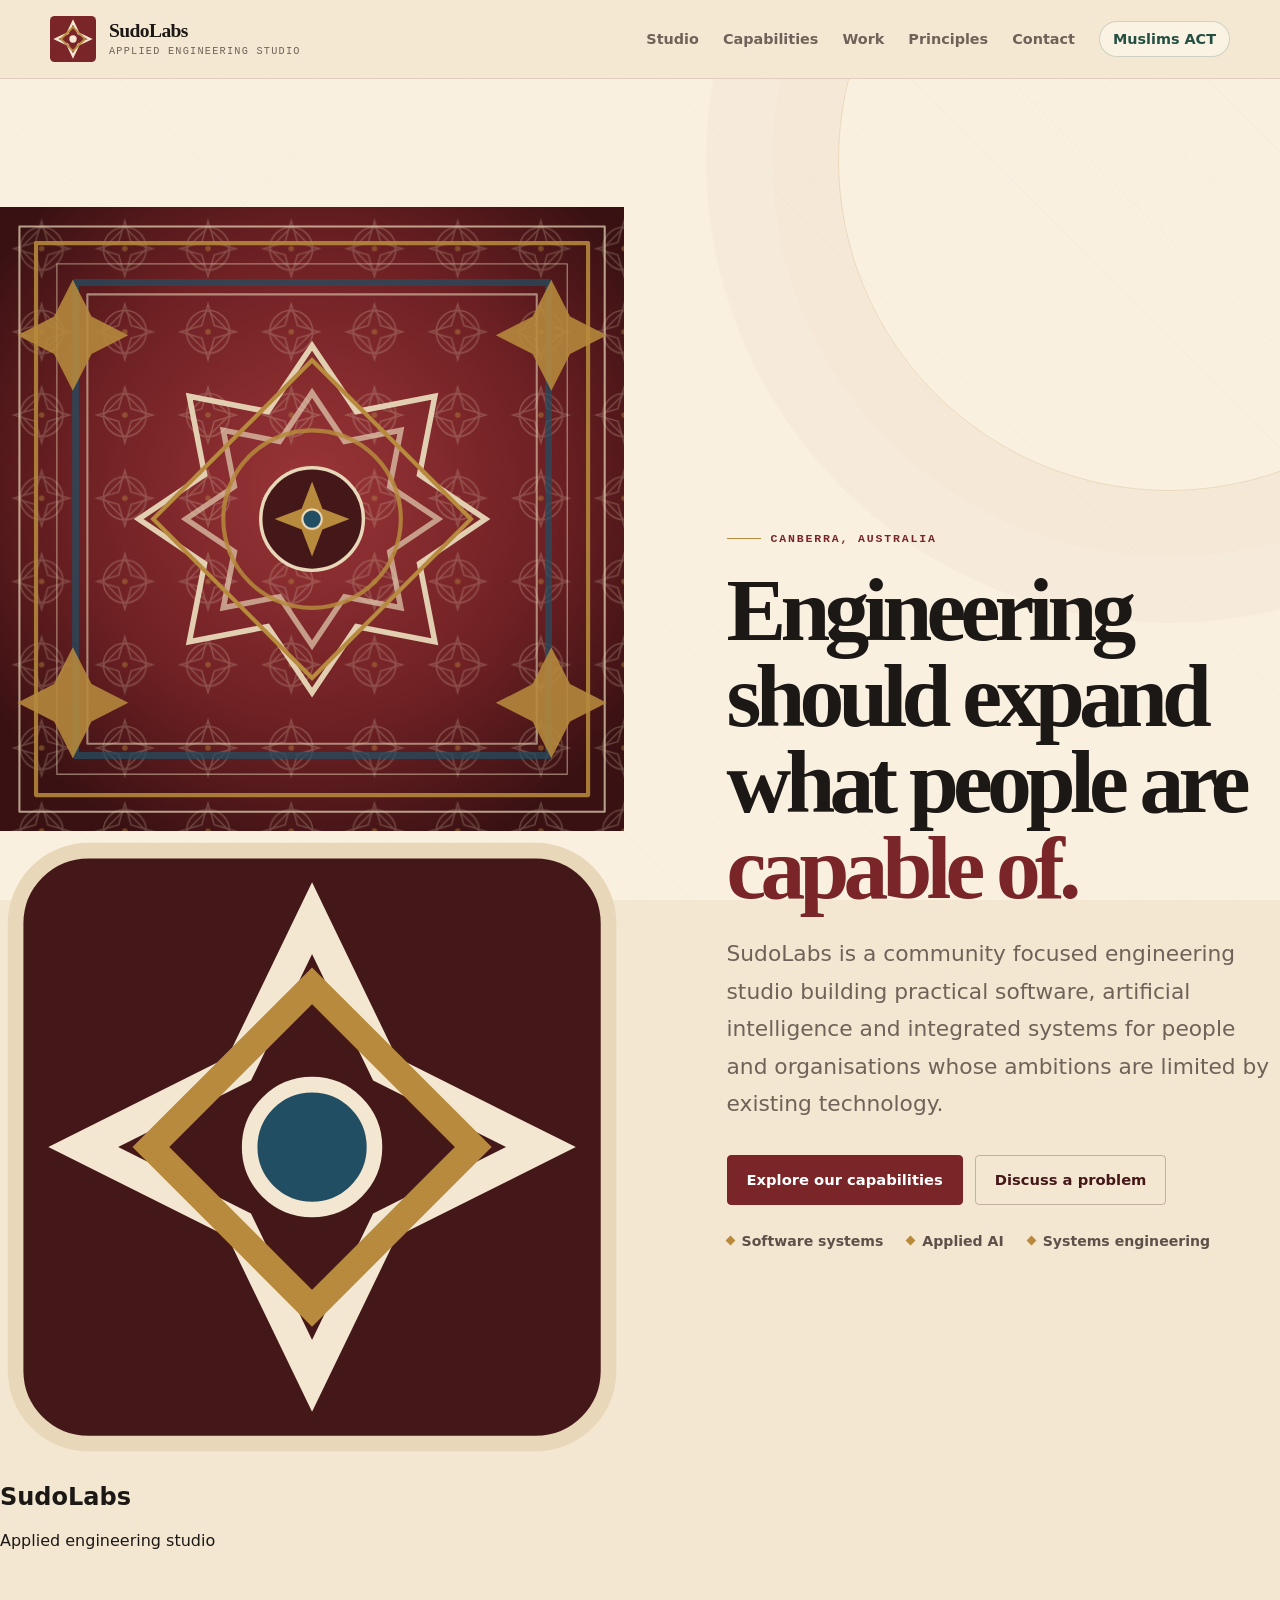
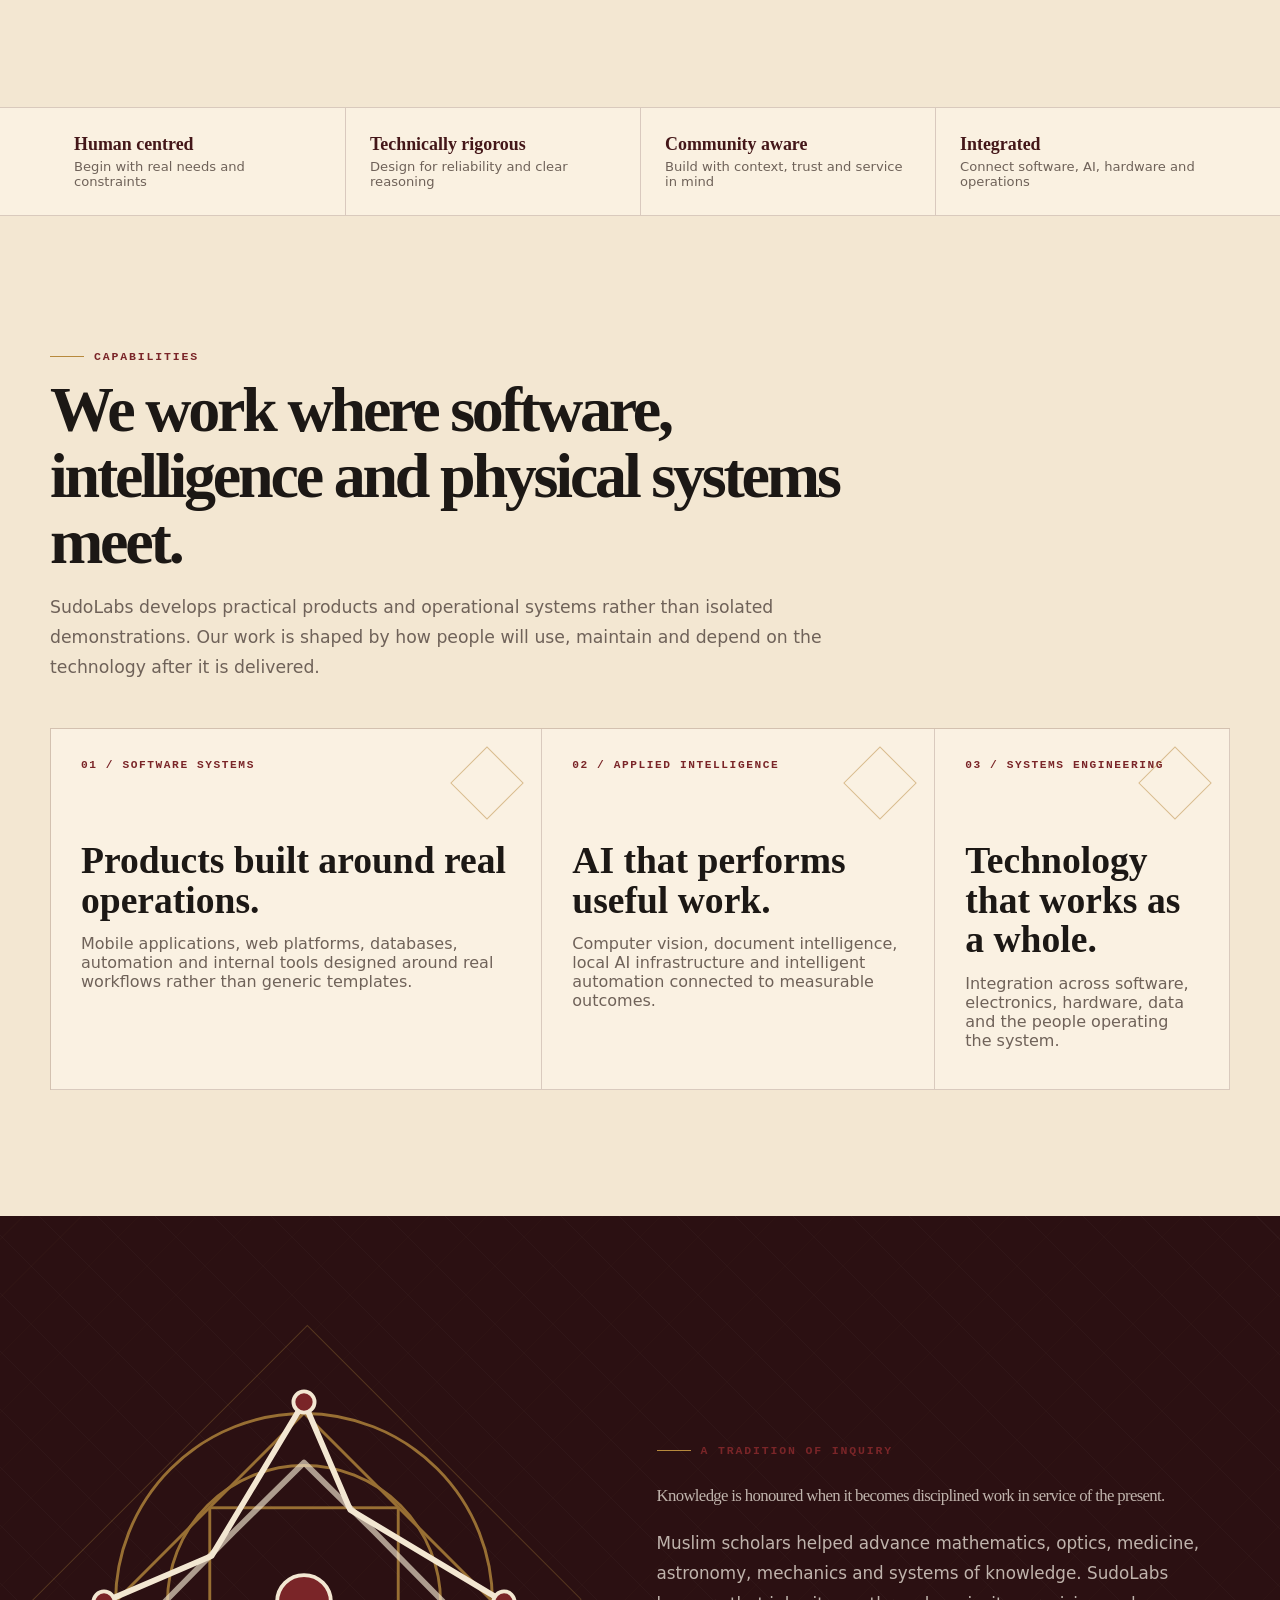
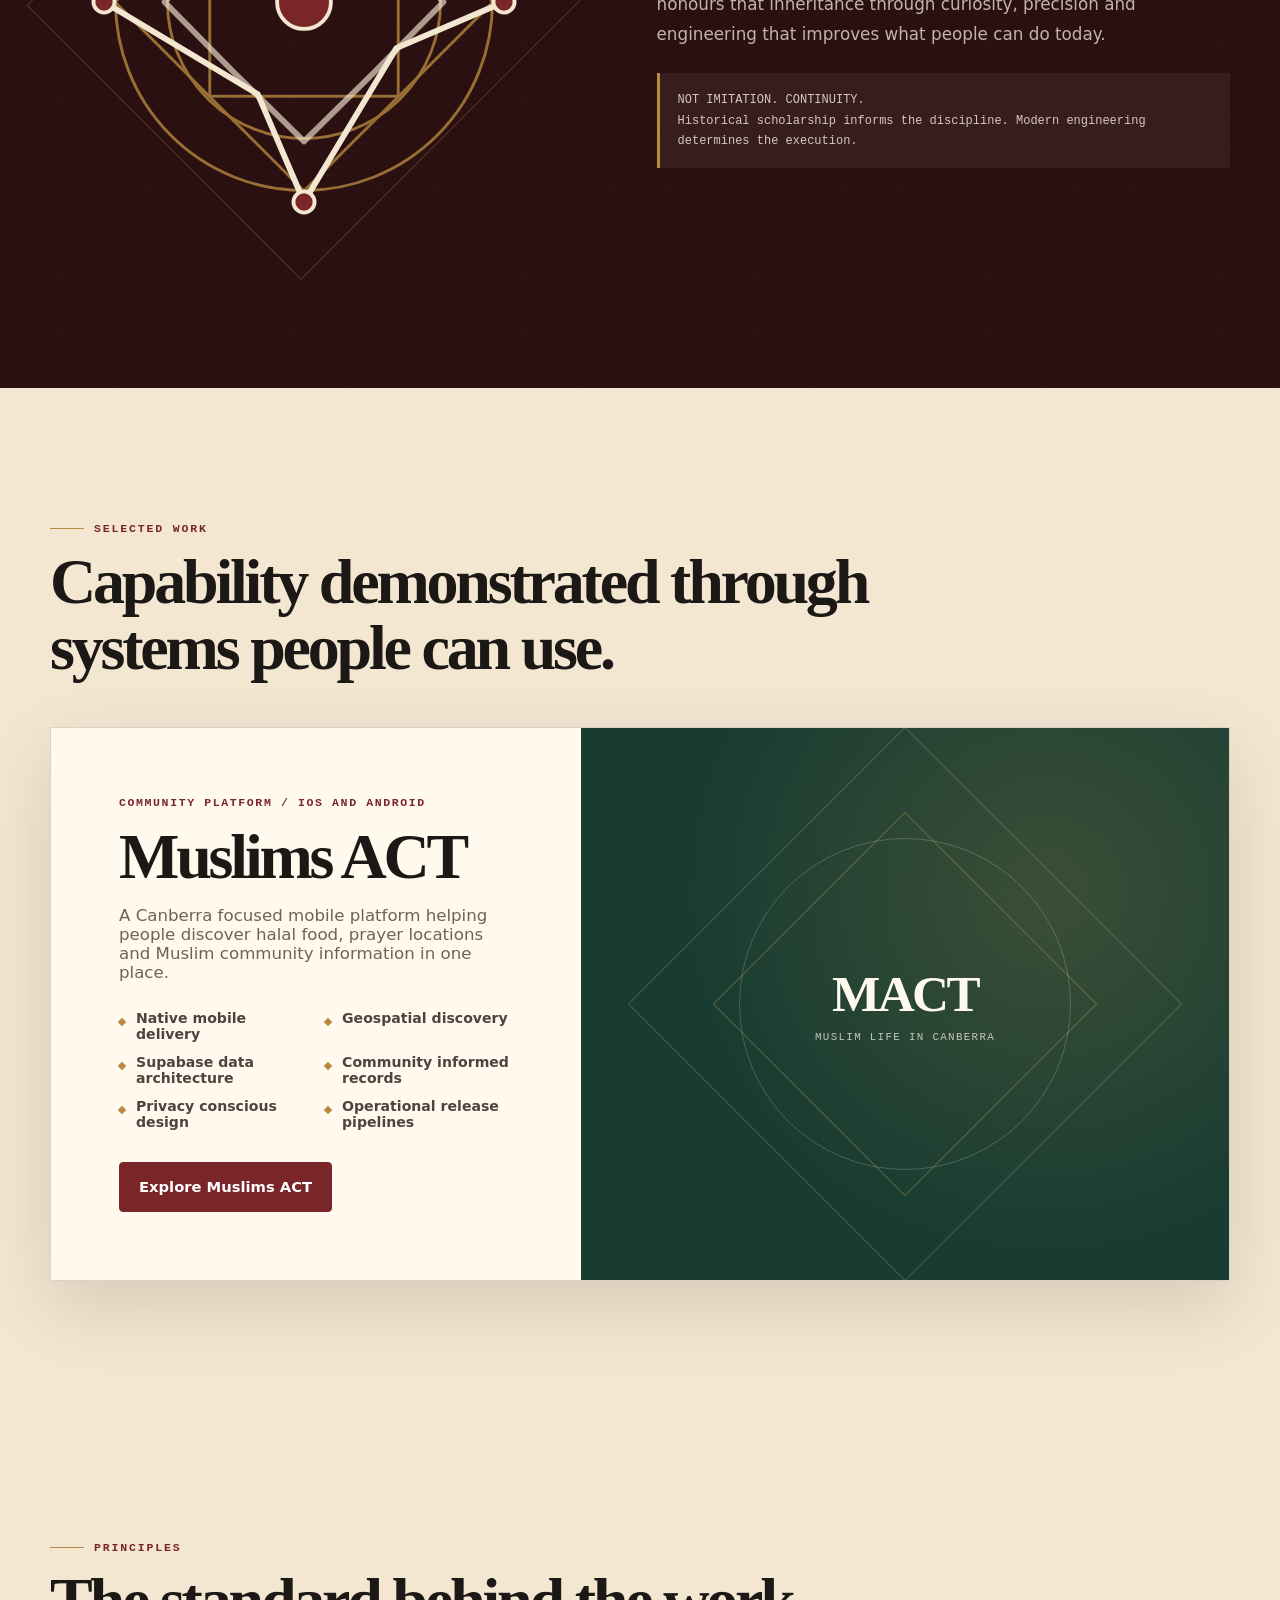
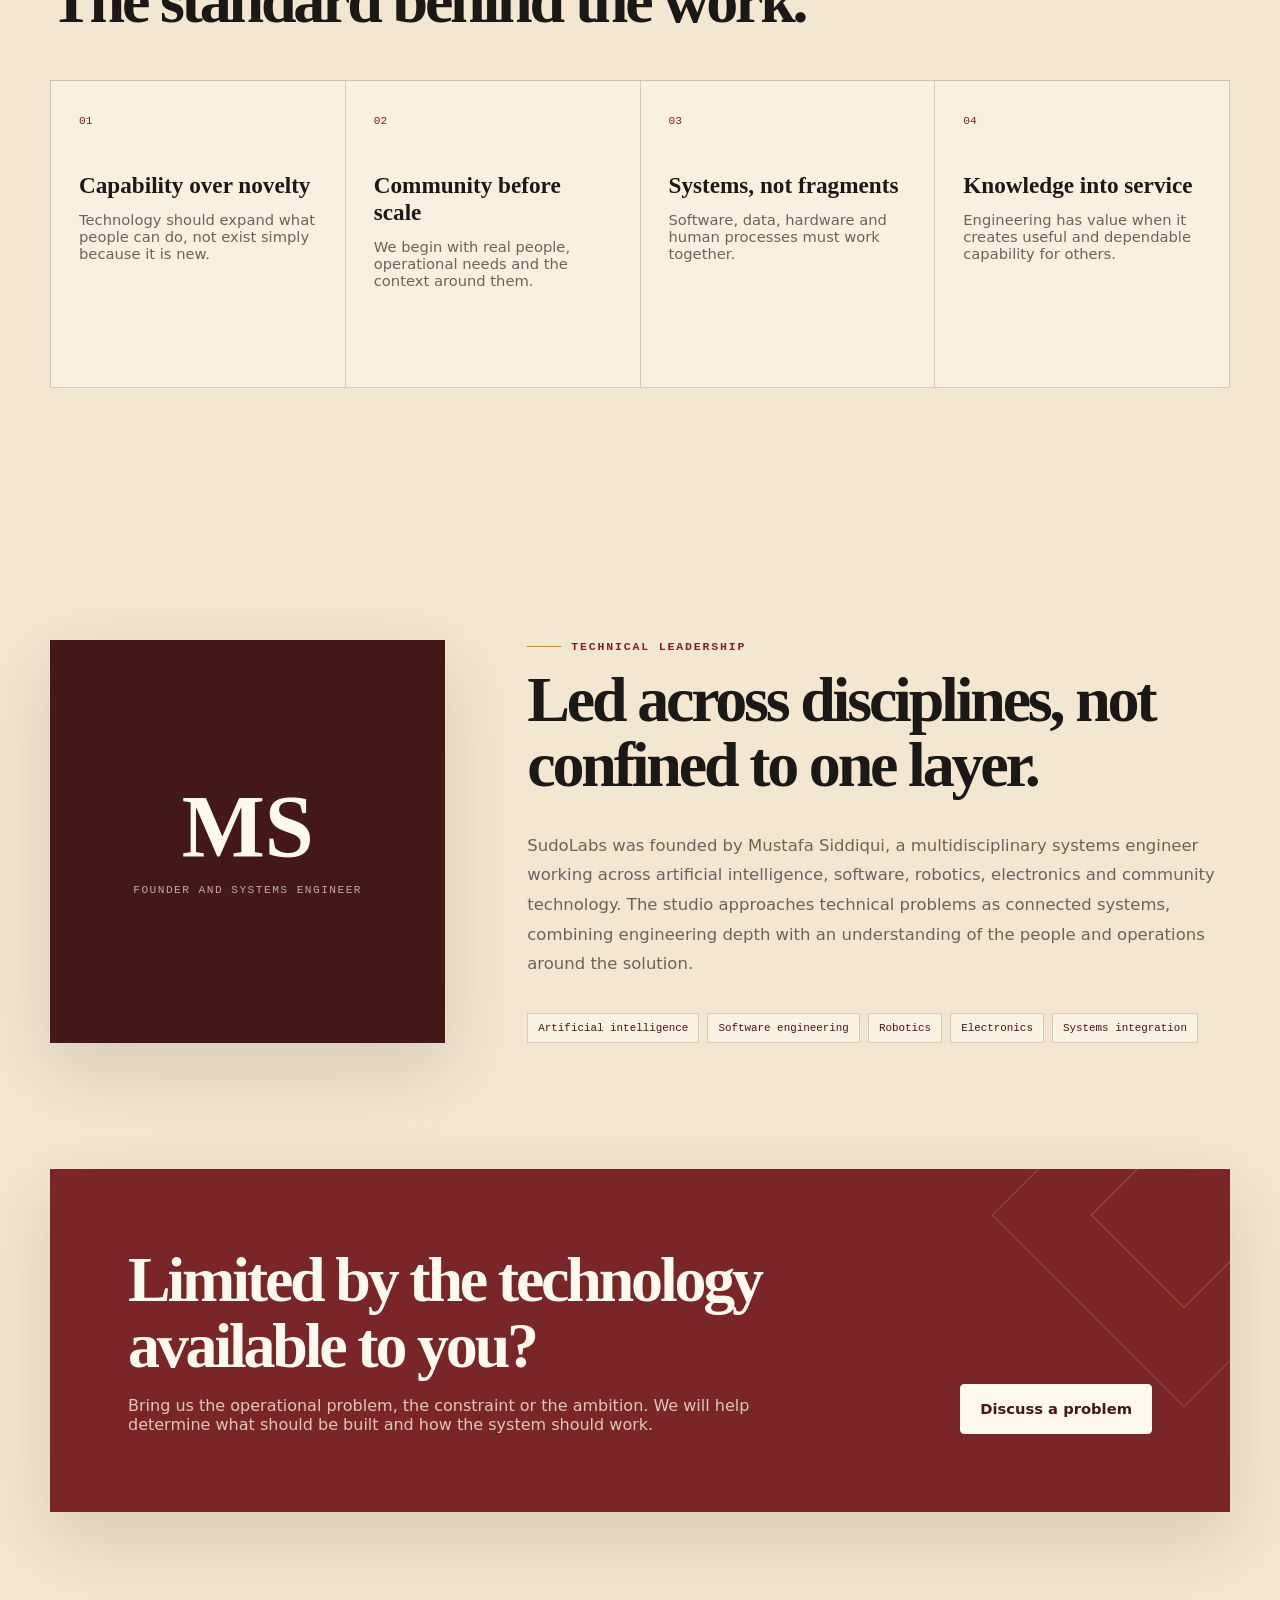
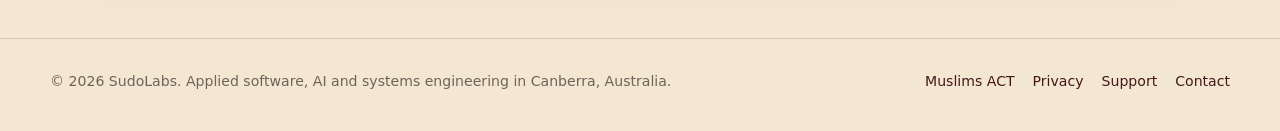
==== commit 1f3e3079: "Refine SudoLabs split carpet hero" ====
--- a/index.html
+++ b/index.html
@@ -37,68 +37,92 @@
 
   <main>
     <section class="studio-hero" id="studio">
-      <div class="studio-shell studio-hero-grid">
-        <div>
-          <div class="studio-kicker">Canberra, Australia</div>
-          <h1>Engineering should expand what people are <em>capable of.</em></h1>
-          <p class="studio-lead">
-            SudoLabs is a community focused engineering studio building practical software,
-            artificial intelligence and integrated systems for people and organisations whose
-            ambitions are limited by existing technology.
-          </p>
-
-          <div class="studio-actions">
-            <a class="studio-button" href="#capabilities">Explore our capabilities</a>
-            <a class="studio-button secondary" href="mailto:sudolabs@outlook.com.au?subject=SudoLabs%20project%20enquiry">Discuss a problem</a>
-          </div>
-
-          <div class="studio-proof" aria-label="SudoLabs areas of practice">
-            <span>Software systems</span>
-            <span>Applied AI</span>
-            <span>Systems engineering</span>
-          </div>
-        </div>
-
-        <div class="geometry-stage" aria-label="Geometric construction representing knowledge becoming engineered systems">
-          <div class="geometry-panel">
-            <svg viewBox="0 0 500 500" aria-hidden="true">
-              <defs>
-                <linearGradient id="studioGold" x1="0" y1="0" x2="1" y2="1">
-                  <stop offset="0" stop-color="#d4ae64"/>
-                  <stop offset="1" stop-color="#8f682e"/>
-                </linearGradient>
-              </defs>
-              <circle cx="250" cy="250" r="188" fill="none" stroke="#7a2528" stroke-width="2" opacity="0.36"/>
-              <circle cx="250" cy="250" r="144" fill="none" stroke="#214e63" stroke-width="2" opacity="0.42"/>
-              <g fill="none" stroke="url(#studioGold)" stroke-width="4">
-                <rect x="116" y="116" width="268" height="268" transform="rotate(45 250 250)"/>
-                <rect x="155" y="155" width="190" height="190"/>
+      <div class="studio-hero-grid">
+        <div class="carpet-side" aria-label="SudoLabs geometric carpet identity">
+          <svg class="carpet-pattern" viewBox="0 0 900 900" preserveAspectRatio="xMidYMid slice" aria-hidden="true">
+            <defs>
+              <pattern id="smallRosette" width="120" height="120" patternUnits="userSpaceOnUse">
+                <g fill="none" stroke="#e8d7b8" stroke-width="2.2" opacity="0.34">
+                  <circle cx="60" cy="60" r="31"/>
+                  <rect x="38" y="38" width="44" height="44" transform="rotate(45 60 60)"/>
+                  <path d="M60 20 69 51 100 60 69 69 60 100 51 69 20 60 51 51Z"/>
+                </g>
+                <circle cx="60" cy="60" r="4" fill="#b78a3d" opacity="0.6"/>
+              </pattern>
+              <radialGradient id="carpetGlow" cx="50%" cy="45%" r="62%">
+                <stop offset="0" stop-color="#9a3538"/>
+                <stop offset="0.62" stop-color="#6d2023"/>
+                <stop offset="1" stop-color="#3a1113"/>
+              </radialGradient>
+            </defs>
+
+            <rect width="900" height="900" fill="url(#carpetGlow)"/>
+            <rect width="900" height="900" fill="url(#smallRosette)" opacity="0.72"/>
+
+            <g fill="none" stroke-linejoin="round">
+              <rect x="28" y="28" width="844" height="844" stroke="#e8d7b8" stroke-width="3" opacity="0.72"/>
+              <rect x="52" y="52" width="796" height="796" stroke="#b78a3d" stroke-width="6" opacity="0.88"/>
+              <rect x="82" y="82" width="736" height="736" stroke="#e8d7b8" stroke-width="2" opacity="0.5"/>
+              <rect x="109" y="109" width="682" height="682" stroke="#214e63" stroke-width="10" opacity="0.72"/>
+              <rect x="126" y="126" width="648" height="648" stroke="#e8d7b8" stroke-width="3" opacity="0.58"/>
+            </g>
+
+            <g transform="translate(450 450)">
+              <g fill="none" stroke="#e8d7b8" stroke-width="8" opacity="0.95">
+                <path d="M0 -250 64 -155 177 -177 155 -64 250 0 155 64 177 177 64 155 0 250 -64 155 -177 177 -155 64 -250 0 -155 -64 -177 -177 -64 -155Z"/>
+                <path d="M0 -182 47 -112 128 -128 112 -47 182 0 112 47 128 128 47 112 0 182 -47 112 -128 128 -112 47 -182 0 -112 -47 -128 -128 -47 -112Z" opacity="0.7"/>
               </g>
-              <g fill="none" stroke="#7a2528" stroke-width="7" stroke-linejoin="round">
-                <path d="M250 70 292 167 430 250 333 292 250 430 208 333 70 250 167 208Z"/>
-                <path d="M250 126 303 197 374 250 303 303 250 374 197 303 126 250 197 197Z" opacity="0.72"/>
+              <g fill="none" stroke="#b78a3d" stroke-width="6">
+                <rect x="-162" y="-162" width="324" height="324" transform="rotate(45)"/>
+                <circle r="128" opacity="0.85"/>
               </g>
-              <g fill="#fff9ee" stroke="#441719" stroke-width="4">
-                <circle cx="250" cy="70" r="10"/>
-                <circle cx="430" cy="250" r="10"/>
-                <circle cx="250" cy="430" r="10"/>
-                <circle cx="70" cy="250" r="10"/>
-                <circle cx="250" cy="250" r="17" fill="#b78a3d"/>
-              </g>
-              <g fill="none" stroke="#214e63" stroke-width="5" stroke-linecap="round">
-                <path d="M250 250 250 96"/>
-                <path d="M250 250 404 250"/>
-                <path d="M250 250 250 404"/>
-                <path d="M250 250 96 250"/>
-              </g>
-              <g fill="#214e63">
-                <circle cx="250" cy="126" r="7"/>
-                <circle cx="374" cy="250" r="7"/>
-                <circle cx="250" cy="374" r="7"/>
-                <circle cx="126" cy="250" r="7"/>
-              </g>
+              <circle r="74" fill="#441719" stroke="#e8d7b8" stroke-width="5"/>
+              <path d="M0 -54 15 -15 54 0 15 15 0 54 -15 15 -54 0 -15 -15Z" fill="#b78a3d"/>
+              <circle r="14" fill="#214e63" stroke="#e8d7b8" stroke-width="3"/>
+            </g>
+
+            <g fill="#b78a3d" opacity="0.88">
+              <path d="M105 105 132 158 185 185 132 212 105 265 78 212 25 185 78 158Z"/>
+              <path d="M795 105 822 158 875 185 822 212 795 265 768 212 715 185 768 158Z"/>
+              <path d="M105 635 132 688 185 715 132 742 105 795 78 742 25 715 78 688Z"/>
+              <path d="M795 635 822 688 875 715 822 742 795 795 768 742 715 715 768 688Z"/>
+            </g>
+          </svg>
+
+          <div class="carpet-overlay" aria-hidden="true"></div>
+
+          <div class="hero-brand-lockup">
+            <svg class="hero-brand-mark" viewBox="0 0 120 120" role="img" aria-label="SudoLabs logo">
+              <rect x="3" y="3" width="114" height="114" rx="14" fill="#441719" stroke="#e8d7b8" stroke-width="3"/>
+              <path d="M60 16 74 45 104 60 74 75 60 104 46 75 16 60 46 45Z" fill="none" stroke="#f3e7d2" stroke-width="6"/>
+              <path d="M60 29 91 60 60 91 29 60Z" fill="none" stroke="#b78a3d" stroke-width="5"/>
+              <circle cx="60" cy="60" r="12" fill="#214e63" stroke="#f3e7d2" stroke-width="3"/>
             </svg>
-            <div class="geometry-caption">KNOWLEDGE → SYSTEMS → CAPABILITY<br>Geometry becomes structure. Structure becomes useful technology.</div>
+            <h2>SudoLabs</h2>
+            <p>Applied engineering studio</p>
+          </div>
+        </div>
+
+        <div class="hero-copy-side">
+          <div class="hero-copy-inner">
+            <div class="studio-kicker">Canberra, Australia</div>
+            <h1>Engineering should expand what people are <em>capable of.</em></h1>
+            <p class="studio-lead">
+              SudoLabs is a community focused engineering studio building practical software,
+              artificial intelligence and integrated systems for people and organisations whose
+              ambitions are limited by existing technology.
+            </p>
+
+            <div class="studio-actions">
+              <a class="studio-button" href="#capabilities">Explore our capabilities</a>
+              <a class="studio-button secondary" href="mailto:sudolabs@outlook.com.au?subject=SudoLabs%20project%20enquiry">Discuss a problem</a>
+            </div>
+
+            <div class="studio-proof" aria-label="SudoLabs areas of practice">
+              <span>Software systems</span>
+              <span>Applied AI</span>
+              <span>Systems engineering</span>
+            </div>
           </div>
         </div>
       </div>
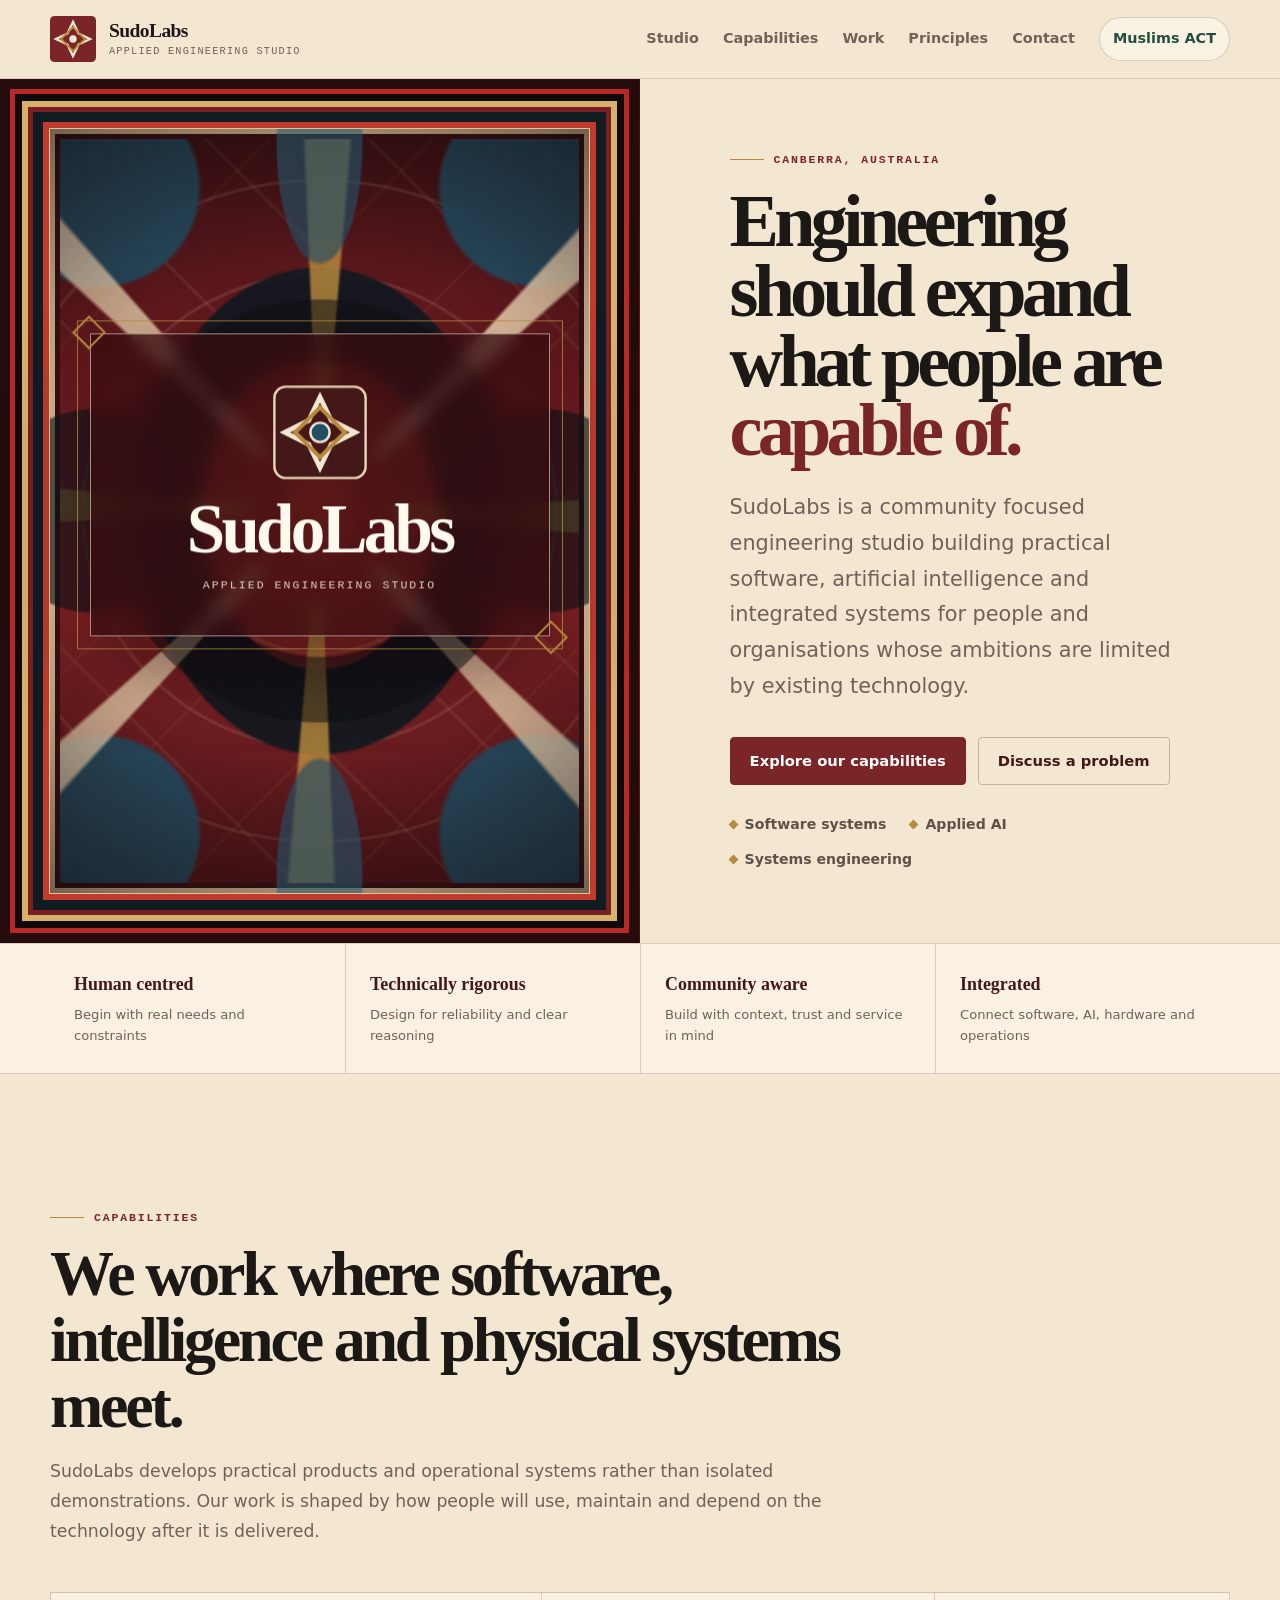
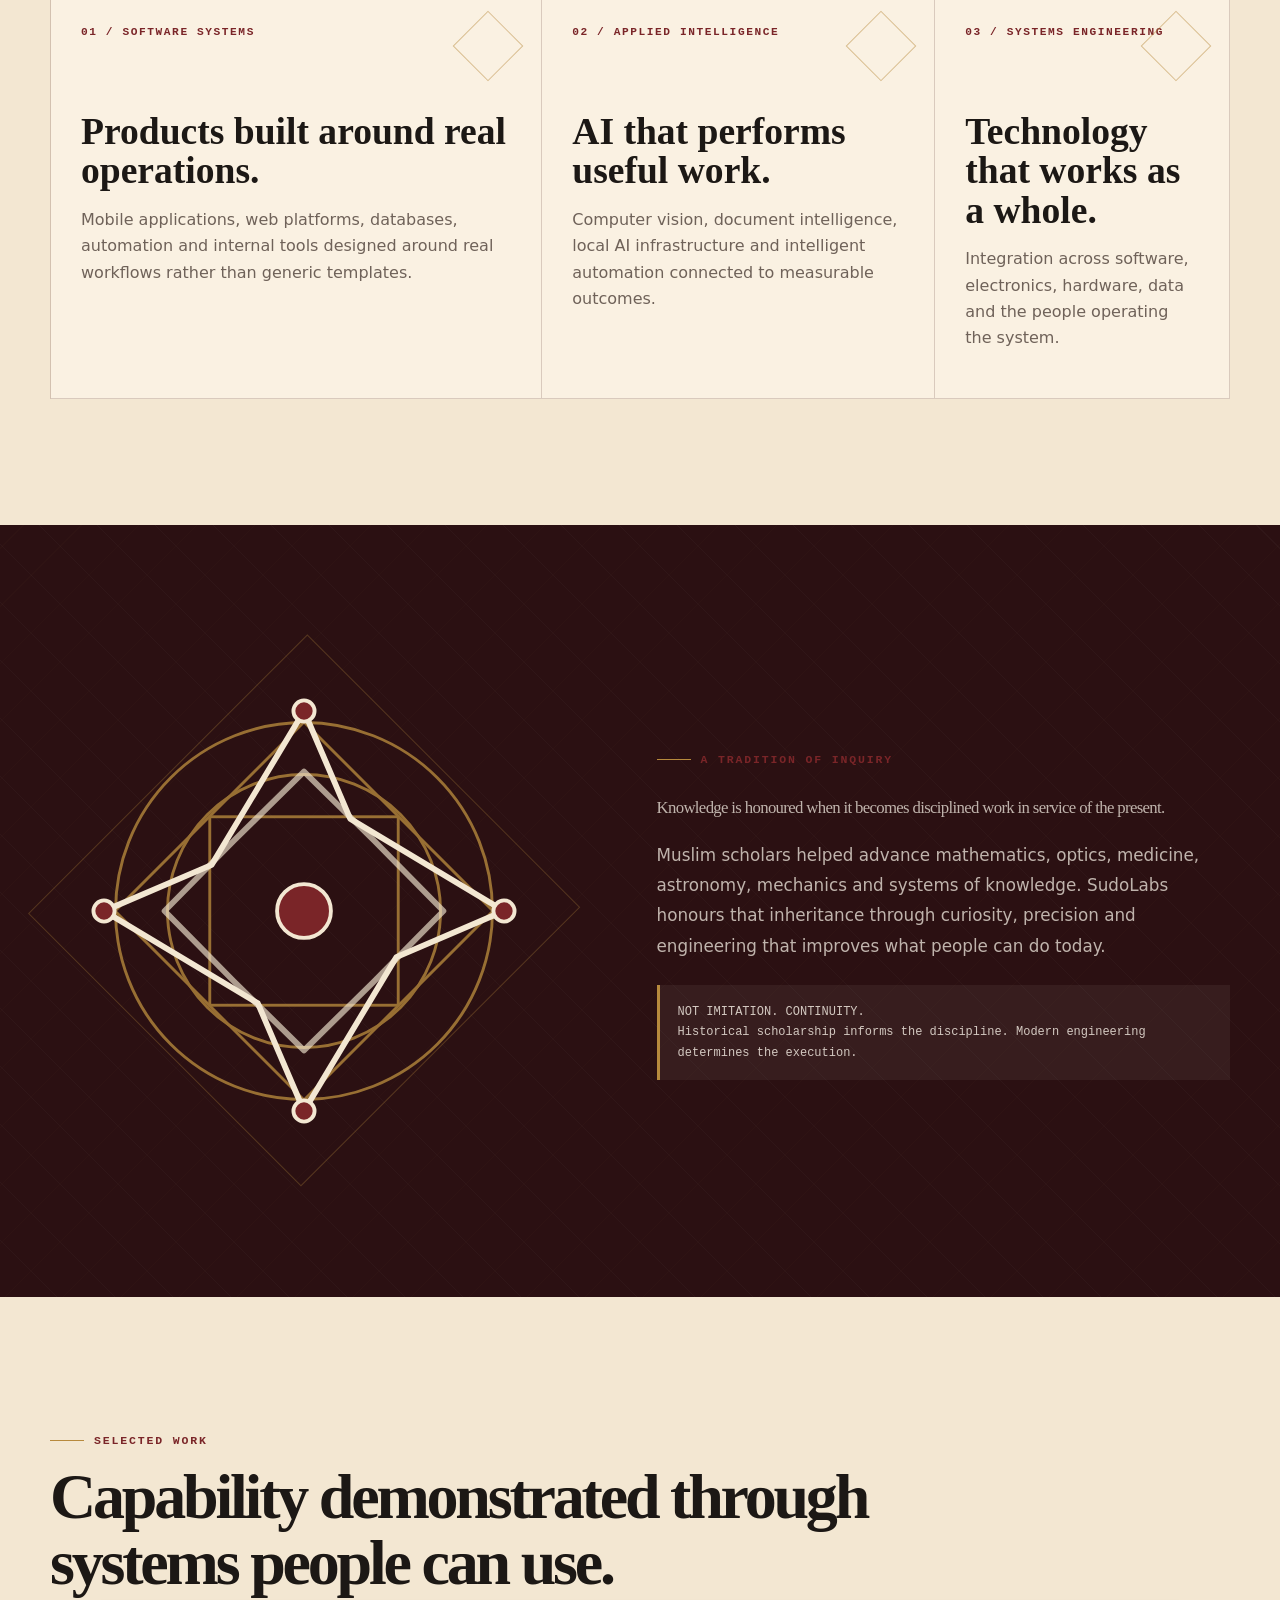
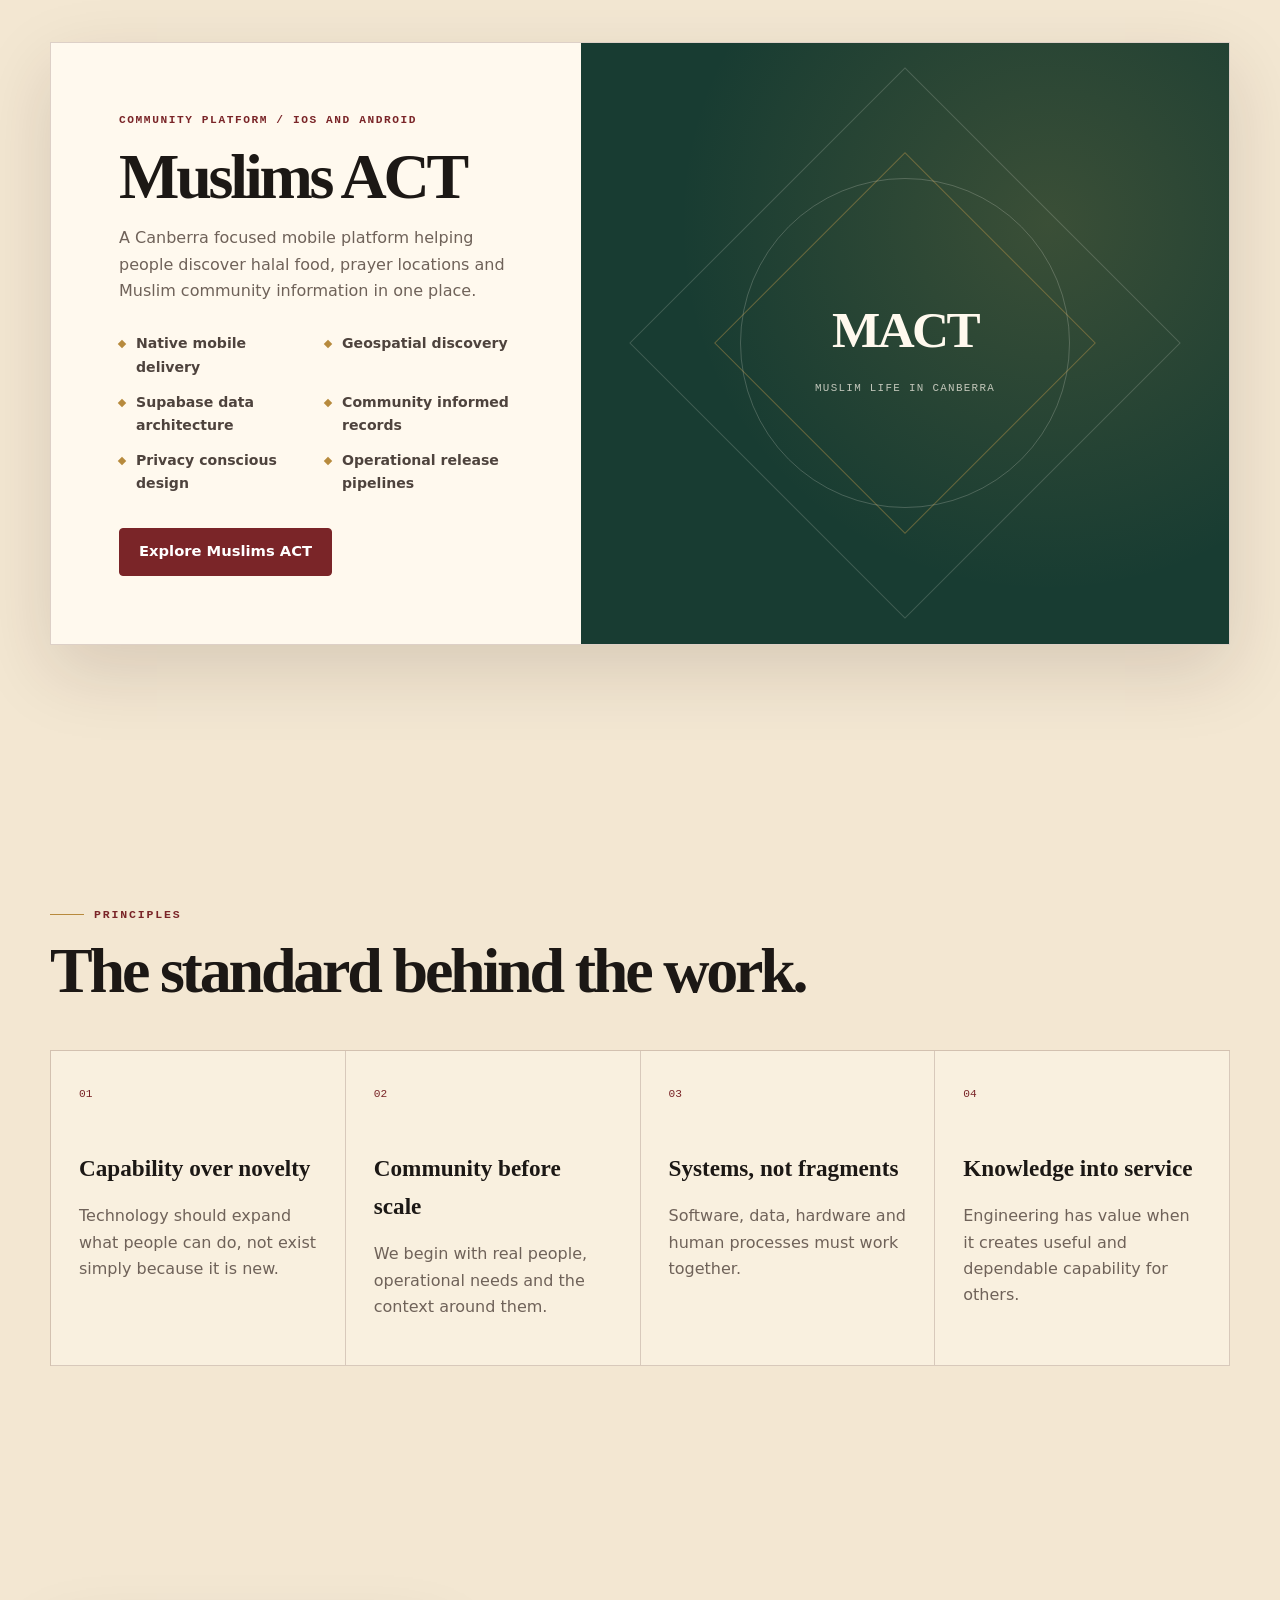
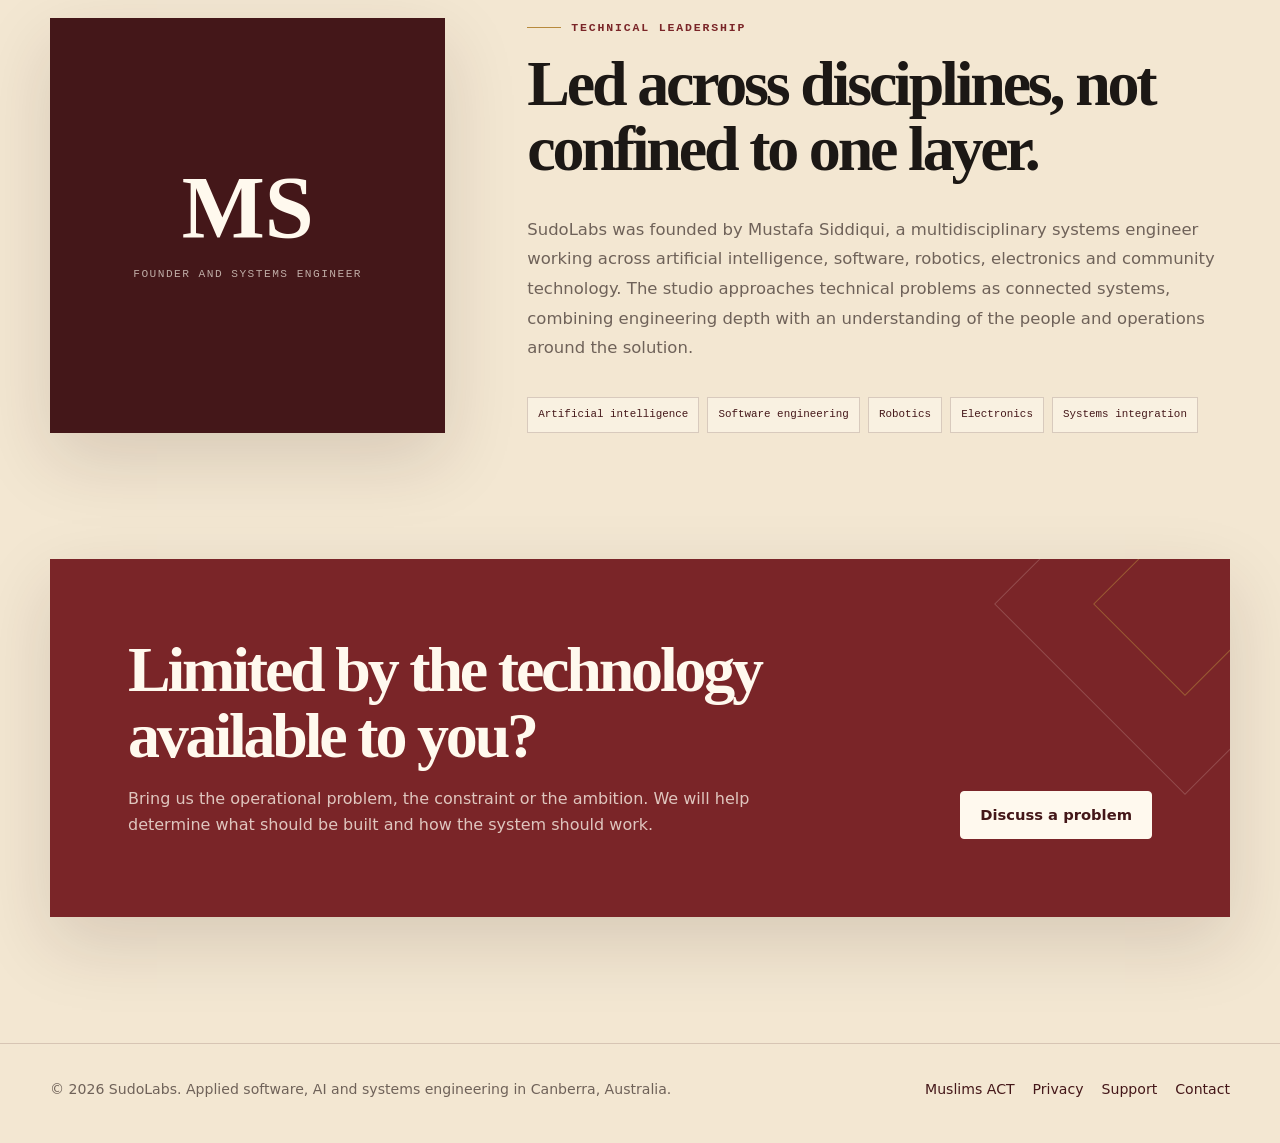
==== commit 2510e23c: "Apply Persian carpet hero layout" ====
--- a/index.html
+++ b/index.html
@@ -7,6 +7,7 @@
   <title>SudoLabs | Community focused engineering studio</title>
   <meta name="description" content="SudoLabs is a Canberra engineering studio building practical software, AI and systems that expand what people and communities are capable of.">
   <link rel="stylesheet" href="/sudolabs.css">
+  <link rel="stylesheet" href="/sudolabs-hero-v2.css">
 </head>
 <body class="studio-page">
   <header class="studio-header">
@@ -334,4 +335,4 @@
     </div>
   </footer>
 </body>
-</html>
+</html>
--- a/sudolabs.css
+++ b/sudolabs.css
@@ -1,973 +1,30 @@
-:root {
-  --studio-red: #7a2528;
-  --studio-red-dark: #441719;
-  --studio-red-deep: #2b1012;
-  --studio-cream: #f3e7d2;
-  --studio-paper: #fff9ee;
-  --studio-ink: #1c1815;
-  --studio-muted: #6f6259;
-  --studio-gold: #b78a3d;
-  --studio-lapis: #214e63;
-  --studio-line: rgba(68, 23, 25, 0.18);
-  --studio-shadow: 0 26px 70px rgba(48, 21, 18, 0.14);
-  --studio-serif: "Iowan Old Style", "Palatino Linotype", "Book Antiqua", Palatino, Georgia, serif;
-  --studio-sans: Inter, ui-sans-serif, system-ui, -apple-system, BlinkMacSystemFont, "Segoe UI", sans-serif;
-  --studio-mono: "SFMono-Regular", Consolas, "Liberation Mono", Menlo, monospace;
-}
-
-body.studio-page {
-  margin: 0;
-  overflow-x: hidden;
-  background: var(--studio-cream);
-  color: var(--studio-ink);
-  font-family: var(--studio-sans);
-}
-
-body.studio-page::before {
-  content: "";
-  position: fixed;
-  inset: 0;
-  z-index: -3;
-  pointer-events: none;
-  background:
-    linear-gradient(rgba(255, 249, 238, 0.5), rgba(255, 249, 238, 0.5)),
-    repeating-linear-gradient(45deg, transparent 0 34px, rgba(122, 37, 40, 0.025) 34px 35px),
-    repeating-linear-gradient(-45deg, transparent 0 34px, rgba(33, 78, 99, 0.018) 34px 35px),
-    var(--studio-cream);
-}
-
-.studio-shell {
-  width: min(1180px, calc(100% - 44px));
-  margin: 0 auto;
-}
-
-.studio-header {
-  position: sticky;
-  top: 0;
-  z-index: 50;
-  border-bottom: 1px solid rgba(68, 23, 25, 0.13);
-  background: rgba(243, 231, 210, 0.9);
-  backdrop-filter: blur(18px);
-}
-
-.studio-nav {
-  min-height: 78px;
-  display: flex;
-  align-items: center;
-  justify-content: space-between;
-  gap: 28px;
-}
-
-.studio-brand {
-  display: inline-flex;
-  align-items: center;
-  gap: 13px;
-  color: var(--studio-ink);
-  text-decoration: none;
-}
-
-.studio-mark {
-  width: 46px;
-  height: 46px;
-  flex: 0 0 46px;
-}
-
-.studio-brand-copy {
-  display: grid;
-  line-height: 1.02;
-}
-
-.studio-brand-copy strong {
-  font-family: var(--studio-serif);
-  font-size: 1.22rem;
-  letter-spacing: -0.03em;
-}
-
-.studio-brand-copy small {
-  margin-top: 5px;
-  color: var(--studio-muted);
-  font-family: var(--studio-mono);
-  font-size: 0.64rem;
-  letter-spacing: 0.12em;
-  text-transform: uppercase;
-}
-
-.studio-links {
-  display: flex;
-  align-items: center;
-  gap: 24px;
-}
-
-.studio-links a {
-  position: relative;
-  color: var(--studio-muted);
-  font-size: 0.9rem;
-  font-weight: 750;
-  text-decoration: none;
-}
-
-.studio-links a::after {
-  content: "";
-  position: absolute;
-  left: 0;
-  right: 100%;
-  bottom: -6px;
-  height: 1px;
-  background: var(--studio-red);
-  transition: right 180ms ease;
-}
-
-.studio-links a:hover,
-.studio-links a:focus-visible {
-  color: var(--studio-red-dark);
-}
-
-.studio-links a:hover::after,
-.studio-links a:focus-visible::after {
-  right: 0;
-}
-
-.studio-links .mact-link {
-  padding: 9px 13px;
-  border: 1px solid rgba(36, 79, 66, 0.2);
-  border-radius: 999px;
-  color: #244f42;
-  background: rgba(255, 249, 238, 0.56);
-}
-
-.studio-links .mact-link::after {
-  display: none;
-}
-
-.studio-hero {
-  position: relative;
-  overflow: hidden;
-  padding: clamp(72px, 10vw, 132px) 0 clamp(86px, 11vw, 148px);
-}
-
-.studio-hero::before {
-  content: "";
-  position: absolute;
-  top: -250px;
-  right: -220px;
-  width: 660px;
-  height: 660px;
-  border: 1px solid rgba(183, 138, 61, 0.22);
-  border-radius: 50%;
-  box-shadow:
-    0 0 0 66px rgba(183, 138, 61, 0.025),
-    0 0 0 132px rgba(122, 37, 40, 0.018);
-}
-
-.studio-hero-grid {
-  position: relative;
-  z-index: 1;
-  display: grid;
-  grid-template-columns: minmax(0, 1.06fr) minmax(390px, 0.94fr);
-  align-items: center;
-  gap: clamp(48px, 8vw, 104px);
-}
-
-.studio-kicker {
-  display: inline-flex;
-  align-items: center;
-  gap: 10px;
-  color: var(--studio-red);
-  font-family: var(--studio-mono);
-  font-size: 0.72rem;
-  font-weight: 700;
-  letter-spacing: 0.16em;
-  text-transform: uppercase;
-}
-
-.studio-kicker::before {
-  content: "";
-  width: 34px;
-  height: 1px;
-  background: var(--studio-gold);
-}
-
-.studio-hero h1,
-.studio-section-title,
-.studio-quote,
-.studio-cta h2 {
-  font-family: var(--studio-serif);
-}
-
-.studio-hero h1 {
-  max-width: 800px;
-  margin: 22px 0 24px;
-  font-size: clamp(3.35rem, 7vw, 6.6rem);
-  font-weight: 650;
-  line-height: 0.96;
-  letter-spacing: -0.065em;
-}
-
-.studio-hero h1 em {
-  color: var(--studio-red);
-  font-style: normal;
-}
-
-.studio-lead {
-  max-width: 700px;
-  margin: 0;
-  color: var(--studio-muted);
-  font-size: clamp(1.08rem, 2vw, 1.36rem);
-  line-height: 1.72;
-}
-
-.studio-actions {
-  display: flex;
-  flex-wrap: wrap;
-  gap: 12px;
-  margin-top: 32px;
-}
-
-.studio-button {
-  display: inline-flex;
-  align-items: center;
-  justify-content: center;
-  gap: 10px;
-  min-height: 48px;
-  padding: 0 19px;
-  border: 1px solid var(--studio-red);
-  border-radius: 4px;
-  background: var(--studio-red);
-  color: white;
-  font-size: 0.92rem;
-  font-weight: 800;
-  text-decoration: none;
-  transition: transform 160ms ease, background 160ms ease, box-shadow 160ms ease;
-}
-
-.studio-button:hover,
-.studio-button:focus-visible {
-  background: var(--studio-red-dark);
-  color: white;
-  transform: translateY(-2px);
-  box-shadow: 0 14px 30px rgba(68, 23, 25, 0.2);
-}
-
-.studio-button.secondary {
-  border-color: rgba(68, 23, 25, 0.26);
-  background: transparent;
-  color: var(--studio-red-dark);
-}
-
-.studio-button.secondary:hover,
-.studio-button.secondary:focus-visible {
-  border-color: var(--studio-red);
-  background: rgba(122, 37, 40, 0.06);
-  color: var(--studio-red-dark);
-  box-shadow: none;
-}
-
-.studio-proof {
-  display: flex;
-  flex-wrap: wrap;
-  gap: 12px 24px;
-  margin-top: 28px;
-  color: #5e514a;
-  font-size: 0.88rem;
-  font-weight: 700;
-}
-
-.studio-proof span {
-  display: inline-flex;
-  align-items: center;
-  gap: 8px;
-}
-
-.studio-proof span::before {
-  content: "";
-  width: 7px;
-  height: 7px;
-  background: var(--studio-gold);
-  transform: rotate(45deg);
-}
-
-.geometry-stage {
-  position: relative;
-  min-height: 560px;
-  display: grid;
-  place-items: center;
-}
-
-.geometry-stage::before {
-  content: "";
-  position: absolute;
-  width: 430px;
-  height: 430px;
-  border-radius: 50%;
-  background: radial-gradient(circle, rgba(122, 37, 40, 0.13), transparent 68%);
-  filter: blur(2px);
-}
-
-.geometry-panel {
-  position: relative;
-  width: min(520px, 100%);
-  aspect-ratio: 1;
-  display: grid;
-  place-items: center;
-  border: 1px solid rgba(68, 23, 25, 0.18);
-  background: rgba(255, 249, 238, 0.72);
-  box-shadow: var(--studio-shadow);
-}
-
-.geometry-panel::before,
-.geometry-panel::after {
-  content: "";
-  position: absolute;
-  inset: 18px;
-  border: 1px solid rgba(183, 138, 61, 0.45);
-  pointer-events: none;
-}
-
-.geometry-panel::after {
-  inset: 35px;
-  border-color: rgba(33, 78, 99, 0.18);
-}
-
-.geometry-panel svg {
-  width: 88%;
-  height: 88%;
-}
-
-.geometry-caption {
-  position: absolute;
-  right: -20px;
-  bottom: 28px;
-  max-width: 230px;
-  padding: 15px 17px;
-  border-left: 3px solid var(--studio-gold);
-  background: var(--studio-red-dark);
-  color: var(--studio-paper);
-  box-shadow: 0 16px 38px rgba(43, 16, 18, 0.22);
-  font-family: var(--studio-mono);
-  font-size: 0.7rem;
-  line-height: 1.6;
-  letter-spacing: 0.04em;
-}
-
-.studio-band {
-  border-top: 1px solid var(--studio-line);
-  border-bottom: 1px solid var(--studio-line);
-  background: rgba(255, 249, 238, 0.56);
-}
-
-.studio-band-grid {
-  display: grid;
-  grid-template-columns: repeat(4, 1fr);
-}
-
-.studio-band-item {
-  padding: 26px 24px;
-}
-
-.studio-band-item + .studio-band-item {
-  border-left: 1px solid var(--studio-line);
-}
-
-.studio-band-item strong,
-.studio-band-item span {
-  display: block;
-}
-
-.studio-band-item strong {
-  color: var(--studio-red-dark);
-  font-family: var(--studio-serif);
-  font-size: 1.12rem;
-}
-
-.studio-band-item span {
-  margin-top: 4px;
-  color: var(--studio-muted);
-  font-size: 0.82rem;
-}
-
-.studio-section {
-  padding: clamp(78px, 10vw, 126px) 0;
-}
-
-.studio-section.dark {
-  position: relative;
-  overflow: hidden;
-  background: var(--studio-red-deep);
-  color: var(--studio-paper);
-}
-
-.studio-section.dark::before {
-  content: "";
-  position: absolute;
-  inset: 0;
-  opacity: 0.22;
-  background:
-    repeating-linear-gradient(45deg, transparent 0 40px, rgba(255, 249, 238, 0.12) 40px 41px),
-    repeating-linear-gradient(-45deg, transparent 0 40px, rgba(183, 138, 61, 0.12) 40px 41px);
-}
-
-.studio-section.dark > .studio-shell {
-  position: relative;
-  z-index: 1;
-}
-
-.studio-section-head {
-  max-width: 820px;
-  margin-bottom: 46px;
-}
-
-.studio-section-title {
-  margin: 14px 0 17px;
-  font-size: clamp(2.45rem, 5vw, 4.7rem);
-  font-weight: 620;
-  line-height: 1.03;
-  letter-spacing: -0.05em;
-}
-
-.studio-section-copy {
-  margin: 0;
-  color: var(--studio-muted);
-  font-size: 1.08rem;
-  line-height: 1.75;
-}
-
-.dark .studio-section-copy {
-  color: rgba(255, 249, 238, 0.7);
-}
-
-.capability-grid {
-  display: grid;
-  grid-template-columns: repeat(12, 1fr);
-  border-top: 1px solid var(--studio-line);
-  border-left: 1px solid var(--studio-line);
-}
-
-.capability-card {
-  position: relative;
-  min-height: 300px;
-  padding: 30px;
-  border-right: 1px solid var(--studio-line);
-  border-bottom: 1px solid var(--studio-line);
-  background: rgba(255, 249, 238, 0.58);
-}
-
-.capability-card:nth-child(1) {
-  grid-column: span 5;
-}
-
-.capability-card:nth-child(2) {
-  grid-column: span 4;
-}
-
-.capability-card:nth-child(3) {
-  grid-column: span 3;
-}
-
-.capability-code {
-  color: var(--studio-red);
-  font-family: var(--studio-mono);
-  font-size: 0.7rem;
-  font-weight: 700;
-  letter-spacing: 0.14em;
-  text-transform: uppercase;
-}
-
-.capability-card h3 {
-  margin: 70px 0 14px;
-  font-family: var(--studio-serif);
-  font-size: clamp(1.65rem, 3vw, 2.35rem);
-  line-height: 1.05;
-}
-
-.capability-card p {
-  margin: 0;
-  color: var(--studio-muted);
-}
-
-.capability-card::after {
-  content: "";
-  position: absolute;
-  top: 28px;
-  right: 28px;
-  width: 50px;
-  height: 50px;
-  border: 1px solid rgba(183, 138, 61, 0.5);
-  transform: rotate(45deg);
-}
-
-.heritage-grid {
-  display: grid;
-  grid-template-columns: minmax(0, 0.94fr) minmax(0, 1.06fr);
-  align-items: center;
-  gap: clamp(46px, 8vw, 98px);
-}
-
-.heritage-art {
-  position: relative;
-  min-height: 520px;
-  display: grid;
-  place-items: center;
-}
-
-.heritage-art svg {
-  width: min(500px, 100%);
-  height: auto;
-}
-
-.heritage-art::before {
-  content: "";
-  position: absolute;
-  width: 76%;
-  height: 76%;
-  border: 1px solid rgba(183, 138, 61, 0.3);
-  transform: rotate(45deg);
-}
-
-.heritage-copy blockquote {
-  margin: 24px 0 0;
-  padding: 0;
-  border: 0;
-}
-
-.studio-quote {
-  margin: 0;
-  color: var(--studio-paper);
-  font-size: clamp(2rem, 4.5vw, 3.75rem);
-  line-height: 1.1;
-  letter-spacing: -0.04em;
-}
-
-.heritage-copy p {
-  color: rgba(255, 249, 238, 0.7);
-  font-size: 1.05rem;
-  line-height: 1.8;
-}
-
-.heritage-note {
-  margin-top: 24px;
-  padding: 17px 18px;
-  border-left: 3px solid var(--studio-gold);
-  background: rgba(255, 249, 238, 0.055);
-  color: rgba(255, 249, 238, 0.78);
-  font-family: var(--studio-mono);
-  font-size: 0.75rem;
-  line-height: 1.7;
-}
-
-.case-study {
-  position: relative;
-  overflow: hidden;
-  display: grid;
-  grid-template-columns: minmax(0, 0.9fr) minmax(0, 1.1fr);
-  border: 1px solid var(--studio-line);
-  background: var(--studio-paper);
-  box-shadow: var(--studio-shadow);
-}
-
-.case-study-copy {
-  padding: clamp(34px, 6vw, 68px);
-}
-
-.case-study-tag {
-  color: var(--studio-red);
-  font-family: var(--studio-mono);
-  font-size: 0.72rem;
-  font-weight: 700;
-  letter-spacing: 0.14em;
-  text-transform: uppercase;
-}
-
-.case-study h3 {
-  margin: 16px 0 16px;
-  font-family: var(--studio-serif);
-  font-size: clamp(2.25rem, 5vw, 4.2rem);
-  line-height: 1;
-  letter-spacing: -0.05em;
-}
-
-.case-study-copy > p {
-  color: var(--studio-muted);
-  font-size: 1.04rem;
-}
-
-.case-study-list {
-  display: grid;
-  grid-template-columns: repeat(2, 1fr);
-  gap: 12px 18px;
-  margin: 28px 0 0;
-  padding: 0;
-  list-style: none;
-}
-
-.case-study-list li {
-  position: relative;
-  padding-left: 17px;
-  color: #4e433d;
-  font-size: 0.88rem;
-  font-weight: 700;
-}
-
-.case-study-list li::before {
-  content: "";
-  position: absolute;
-  top: 0.65em;
-  left: 0;
-  width: 6px;
-  height: 6px;
-  background: var(--studio-gold);
-  transform: rotate(45deg);
-}
-
-.case-study-visual {
-  position: relative;
-  min-height: 520px;
-  overflow: hidden;
-  display: grid;
-  place-items: center;
-  background:
-    radial-gradient(circle at 72% 30%, rgba(197, 154, 74, 0.2), transparent 23rem),
-    #183c32;
-}
-
-.case-study-visual::before,
-.case-study-visual::after {
-  content: "";
-  position: absolute;
-  width: 390px;
-  height: 390px;
-  border: 1px solid rgba(255, 249, 238, 0.17);
-  transform: rotate(45deg);
-}
-
-.case-study-visual::after {
-  width: 270px;
-  height: 270px;
-  border-color: rgba(197, 154, 74, 0.42);
-}
-
-.mact-medallion {
-  position: relative;
-  z-index: 2;
-  width: min(330px, 72%);
-  aspect-ratio: 1;
-  display: grid;
-  place-items: center;
-  border: 1px solid rgba(255, 249, 238, 0.2);
-  border-radius: 50%;
-  color: var(--studio-paper);
-  text-align: center;
-}
-
-.mact-medallion strong {
-  display: block;
-  font-family: var(--studio-serif);
-  font-size: clamp(2.2rem, 4vw, 3.8rem);
-  letter-spacing: -0.05em;
-}
-
-.mact-medallion span {
-  display: block;
-  margin-top: 8px;
-  color: rgba(255, 249, 238, 0.72);
-  font-family: var(--studio-mono);
-  font-size: 0.68rem;
-  letter-spacing: 0.12em;
-  text-transform: uppercase;
-}
-
-.principles-grid {
-  display: grid;
-  grid-template-columns: repeat(4, 1fr);
-  border-top: 1px solid var(--studio-line);
-  border-left: 1px solid var(--studio-line);
-}
-
-.principle-card {
-  min-height: 250px;
-  padding: 28px;
-  border-right: 1px solid var(--studio-line);
-  border-bottom: 1px solid var(--studio-line);
-  background: rgba(255, 249, 238, 0.5);
-}
-
-.principle-card span {
-  color: var(--studio-red);
-  font-family: var(--studio-mono);
-  font-size: 0.7rem;
-}
-
-.principle-card h3 {
-  margin: 44px 0 12px;
-  font-family: var(--studio-serif);
-  font-size: 1.45rem;
-}
-
-.principle-card p {
-  margin: 0;
-  color: var(--studio-muted);
-  font-size: 0.92rem;
-}
-
-.founder-grid {
-  display: grid;
-  grid-template-columns: minmax(0, 0.72fr) minmax(0, 1.28fr);
-  gap: clamp(36px, 7vw, 82px);
-  align-items: stretch;
-}
-
-.founder-badge {
-  min-height: 360px;
-  display: grid;
-  place-items: center;
-  border: 1px solid var(--studio-line);
-  background: var(--studio-red-dark);
-  color: var(--studio-paper);
-  text-align: center;
-  box-shadow: var(--studio-shadow);
-}
-
-.founder-badge strong {
-  display: block;
-  font-family: var(--studio-serif);
-  font-size: clamp(3rem, 7vw, 5.5rem);
-  line-height: 0.9;
-}
-
-.founder-badge span {
-  display: block;
-  margin-top: 18px;
-  color: rgba(255, 249, 238, 0.66);
-  font-family: var(--studio-mono);
-  font-size: 0.7rem;
-  letter-spacing: 0.13em;
-  text-transform: uppercase;
-}
-
-.founder-copy {
-  display: flex;
-  flex-direction: column;
-  justify-content: center;
-}
-
-.founder-copy h2 {
-  margin: 14px 0 17px;
-  font-family: var(--studio-serif);
-  font-size: clamp(2.35rem, 5vw, 4.1rem);
-  line-height: 1.02;
-  letter-spacing: -0.05em;
-}
-
-.founder-copy p {
-  color: var(--studio-muted);
-  font-size: 1.03rem;
-  line-height: 1.8;
-}
-
-.founder-disciplines {
-  display: flex;
-  flex-wrap: wrap;
-  gap: 8px;
-  margin-top: 18px;
-}
-
-.founder-disciplines span {
-  padding: 8px 10px;
-  border: 1px solid var(--studio-line);
-  color: var(--studio-red-dark);
-  background: rgba(255, 249, 238, 0.54);
-  font-family: var(--studio-mono);
-  font-size: 0.68rem;
-}
-
-.studio-cta-wrap {
-  padding: 0 0 clamp(84px, 10vw, 126px);
-}
-
-.studio-cta {
-  position: relative;
-  overflow: hidden;
-  padding: clamp(38px, 7vw, 78px);
-  background: var(--studio-red);
-  color: var(--studio-paper);
-  box-shadow: var(--studio-shadow);
-}
-
-.studio-cta::before,
-.studio-cta::after {
-  content: "";
-  position: absolute;
-  right: -90px;
-  top: -90px;
-  width: 270px;
-  height: 270px;
-  border: 1px solid rgba(255, 249, 238, 0.18);
-  transform: rotate(45deg);
-}
-
-.studio-cta::after {
-  right: -20px;
-  top: -20px;
-  width: 130px;
-  height: 130px;
-  border-color: rgba(183, 138, 61, 0.52);
-}
-
-.studio-cta-content {
-  position: relative;
-  z-index: 1;
-  display: flex;
-  align-items: end;
-  justify-content: space-between;
-  gap: 36px;
-}
-
-.studio-cta h2 {
-  max-width: 720px;
-  margin: 0;
-  font-size: clamp(2.45rem, 5vw, 4.5rem);
-  line-height: 1.02;
-  letter-spacing: -0.05em;
-}
-
-.studio-cta p {
-  max-width: 660px;
-  margin: 18px 0 0;
-  color: rgba(255, 249, 238, 0.76);
-}
-
-.studio-cta .studio-button {
-  flex: 0 0 auto;
-  border-color: var(--studio-paper);
-  background: var(--studio-paper);
-  color: var(--studio-red-dark);
-}
-
-.studio-cta .studio-button:hover,
-.studio-cta .studio-button:focus-visible {
-  background: #f2dfbd;
-  color: var(--studio-red-dark);
-}
-
-.studio-footer {
-  padding: 34px 0 42px;
-  border-top: 1px solid rgba(68, 23, 25, 0.16);
-  color: var(--studio-muted);
-  font-size: 0.88rem;
-}
-
-.studio-footer-row {
-  display: flex;
-  align-items: center;
-  justify-content: space-between;
-  flex-wrap: wrap;
-  gap: 18px;
-}
-
-.studio-footer-links {
-  display: flex;
-  flex-wrap: wrap;
-  gap: 18px;
-}
-
-.studio-footer a {
-  color: var(--studio-red-dark);
-  text-decoration: none;
-}
-
-@media (prefers-reduced-motion: no-preference) {
-  .geometry-panel svg {
-    animation: studio-breathe 12s ease-in-out infinite alternate;
-  }
-
-  @keyframes studio-breathe {
-    from { transform: scale(0.985) rotate(-0.4deg); }
-    to { transform: scale(1.015) rotate(0.4deg); }
-  }
-}
-
-@media (max-width: 980px) {
-  .studio-hero-grid,
-  .heritage-grid,
-  .case-study,
-  .founder-grid {
-    grid-template-columns: 1fr;
-  }
-
-  .geometry-stage {
-    min-height: 520px;
-  }
-
-  .capability-card:nth-child(1),
-  .capability-card:nth-child(2),
-  .capability-card:nth-child(3) {
-    grid-column: span 12;
-  }
-
-  .principles-grid {
-    grid-template-columns: repeat(2, 1fr);
-  }
-
-  .studio-band-grid {
-    grid-template-columns: repeat(2, 1fr);
-  }
-
-  .studio-band-item:nth-child(3) {
-    border-left: 0;
-    border-top: 1px solid var(--studio-line);
-  }
-
-  .studio-band-item:nth-child(4) {
-    border-top: 1px solid var(--studio-line);
-  }
-}
-
-@media (max-width: 760px) {
-  .studio-shell {
-    width: min(100% - 28px, 1180px);
-  }
-
-  .studio-header {
-    position: static;
-  }
-
-  .studio-links {
-    display: none;
-  }
-
-  .studio-hero {
-    padding-top: 56px;
-  }
-
-  .studio-hero h1 {
-    font-size: clamp(3rem, 15vw, 4.8rem);
-  }
-
-  .geometry-stage {
-    min-height: 430px;
-  }
-
-  .geometry-caption {
-    right: 8px;
-    bottom: 10px;
-  }
-
-  .studio-band-grid,
-  .principles-grid,
-  .case-study-list {
-    grid-template-columns: 1fr;
-  }
-
-  .studio-band-item + .studio-band-item {
-    border-left: 0;
-    border-top: 1px solid var(--studio-line);
-  }
-
-  .studio-cta-content {
-    align-items: flex-start;
-    flex-direction: column;
-  }
-
-  .case-study-visual {
-    min-height: 410px;
-  }
-}
+:root{--studio-red:#7a2528;--studio-red-dark:#441719;--studio-red-deep:#2b1012;--studio-cream:#f3e7d2;--studio-paper:#fff9ee;--studio-ink:#1c1815;--studio-muted:#6f6259;--studio-gold:#b78a3d;--studio-lapis:#214e63;--studio-line:rgba(68,23,25,.18);--studio-shadow:0 26px 70px rgba(48,21,18,.14);--studio-serif:"Iowan Old Style","Palatino Linotype","Book Antiqua",Palatino,Georgia,serif;--studio-sans:Inter,ui-sans-serif,system-ui,-apple-system,BlinkMacSystemFont,"Segoe UI",sans-serif;--studio-mono:"SFMono-Regular",Consolas,"Liberation Mono",Menlo,monospace}
+*,*::before,*::after{box-sizing:border-box}
+html{scroll-behavior:smooth;overscroll-behavior-y:none;background:var(--studio-cream)}
+body.studio-page{margin:0;min-height:100%;overflow-x:clip;overscroll-behavior:none;background:var(--studio-cream);color:var(--studio-ink);font-family:var(--studio-sans);line-height:1.65}
+body.studio-page::before{content:"";position:fixed;inset:0;z-index:-3;pointer-events:none;background:linear-gradient(rgba(255,249,238,.5),rgba(255,249,238,.5)),repeating-linear-gradient(45deg,transparent 0 34px,rgba(122,37,40,.022) 34px 35px),repeating-linear-gradient(-45deg,transparent 0 34px,rgba(33,78,99,.016) 34px 35px),var(--studio-cream)}
+img,svg{display:block;max-width:100%}a{-webkit-tap-highlight-color:transparent}.studio-shell{width:min(1180px,calc(100% - 44px));margin:0 auto}
+.studio-header{position:sticky;top:0;z-index:50;border-bottom:1px solid rgba(68,23,25,.13);background:rgba(243,231,210,.93);backdrop-filter:blur(18px)}
+.studio-nav{min-height:78px;display:flex;align-items:center;justify-content:space-between;gap:28px}.studio-brand{display:inline-flex;align-items:center;gap:13px;color:var(--studio-ink);text-decoration:none}.studio-mark{width:46px;height:46px;flex:0 0 46px}.studio-brand-copy{display:grid;line-height:1.02}.studio-brand-copy strong{font-family:var(--studio-serif);font-size:1.22rem;letter-spacing:-.03em}.studio-brand-copy small{margin-top:5px;color:var(--studio-muted);font-family:var(--studio-mono);font-size:.64rem;letter-spacing:.12em;text-transform:uppercase}
+.studio-links{display:flex;align-items:center;gap:24px}.studio-links a{position:relative;color:var(--studio-muted);font-size:.9rem;font-weight:750;text-decoration:none}.studio-links a::after{content:"";position:absolute;left:0;right:100%;bottom:-6px;height:1px;background:var(--studio-red);transition:right .18s ease}.studio-links a:hover,.studio-links a:focus-visible{color:var(--studio-red-dark)}.studio-links a:hover::after,.studio-links a:focus-visible::after{right:0}.studio-links .mact-link{padding:9px 13px;border:1px solid rgba(36,79,66,.2);border-radius:999px;color:#244f42;background:rgba(255,249,238,.58)}.studio-links .mact-link::after{display:none}
+.studio-hero{padding:0;overflow:hidden;background:var(--studio-cream)}.studio-hero::before{display:none}.studio-hero-grid{display:grid;grid-template-columns:minmax(0,1fr) minmax(0,1fr);min-height:calc(100svh - 78px);gap:0}
+.carpet-side{position:relative;min-height:calc(100svh - 78px);overflow:hidden;display:grid;place-items:center;border-right:1px solid rgba(68,23,25,.16);background:var(--studio-red-dark);isolation:isolate}.carpet-pattern{position:absolute;inset:0;width:100%;height:100%;max-width:none}.carpet-overlay{position:absolute;inset:0;z-index:1;pointer-events:none;background:linear-gradient(90deg,rgba(43,16,18,.14),transparent 25%,transparent 75%,rgba(43,16,18,.2)),radial-gradient(circle at center,transparent 0 28%,rgba(43,16,18,.12) 70%,rgba(43,16,18,.38) 100%)}
+.hero-brand-lockup{position:relative;z-index:2;width:min(72%,520px);padding:clamp(28px,5vw,56px);border:1px solid rgba(243,231,210,.55);outline:1px solid rgba(183,138,61,.72);outline-offset:11px;background:rgba(68,23,25,.88);color:var(--studio-paper);text-align:center;box-shadow:0 32px 70px rgba(22,5,6,.35);backdrop-filter:blur(4px)}.hero-brand-lockup::before,.hero-brand-lockup::after{content:"";position:absolute;width:26px;height:26px;border:2px solid var(--studio-gold);transform:rotate(45deg)}.hero-brand-lockup::before{top:-14px;left:-14px}.hero-brand-lockup::after{right:-14px;bottom:-14px}.hero-brand-mark{width:108px;height:108px;margin:0 auto 20px}.hero-brand-lockup h2{margin:0;font-family:var(--studio-serif);font-size:clamp(3rem,6vw,5.7rem);font-weight:620;line-height:.95;letter-spacing:-.055em}.hero-brand-lockup p{margin:17px 0 0;color:rgba(255,249,238,.82);font-family:var(--studio-mono);font-size:.72rem;letter-spacing:.18em;text-transform:uppercase}
+.hero-copy-side{min-height:calc(100svh - 78px);display:flex;align-items:center;background:var(--studio-cream)}.hero-copy-inner{width:min(100%,720px);padding:clamp(52px,8vw,108px)}
+.studio-kicker{display:inline-flex;align-items:center;gap:10px;color:var(--studio-red);font-family:var(--studio-mono);font-size:.72rem;font-weight:700;letter-spacing:.16em;text-transform:uppercase}.studio-kicker::before{content:"";width:34px;height:1px;background:var(--studio-gold)}
+.studio-hero h1,.studio-section-title,.studio-quote,.studio-cta h2,.founder-copy h2{font-family:var(--studio-serif)}.studio-hero h1{max-width:760px;margin:22px 0 24px;font-size:clamp(3.1rem,6.3vw,6.2rem);font-weight:650;line-height:.96;letter-spacing:-.065em}.studio-hero h1 em{color:var(--studio-red);font-style:normal}.studio-lead{max-width:690px;margin:0;color:var(--studio-muted);font-size:clamp(1.06rem,1.7vw,1.3rem);line-height:1.72}
+.studio-actions{display:flex;flex-wrap:wrap;gap:12px;margin-top:32px}.studio-button{display:inline-flex;align-items:center;justify-content:center;min-height:48px;padding:0 19px;border:1px solid var(--studio-red);border-radius:4px;background:var(--studio-red);color:#fff;font-size:.92rem;font-weight:800;text-decoration:none;transition:transform .16s ease,background .16s ease,box-shadow .16s ease}.studio-button:hover,.studio-button:focus-visible{background:var(--studio-red-dark);color:#fff;transform:translateY(-2px);box-shadow:0 14px 30px rgba(68,23,25,.2)}.studio-button.secondary{border-color:rgba(68,23,25,.26);background:transparent;color:var(--studio-red-dark)}.studio-button.secondary:hover,.studio-button.secondary:focus-visible{border-color:var(--studio-red);background:rgba(122,37,40,.06);color:var(--studio-red-dark);box-shadow:none}
+.studio-proof{display:flex;flex-wrap:wrap;gap:12px 24px;margin-top:28px;color:#5e514a;font-size:.88rem;font-weight:700}.studio-proof span{display:inline-flex;align-items:center;gap:8px}.studio-proof span::before{content:"";width:7px;height:7px;background:var(--studio-gold);transform:rotate(45deg)}
+.geometry-stage,.geometry-panel,.geometry-caption{display:none}
+.studio-band{border-top:1px solid var(--studio-line);border-bottom:1px solid var(--studio-line);background:rgba(255,249,238,.58)}.studio-band-grid{display:grid;grid-template-columns:repeat(4,1fr)}.studio-band-item{padding:26px 24px}.studio-band-item+.studio-band-item{border-left:1px solid var(--studio-line)}.studio-band-item strong,.studio-band-item span{display:block}.studio-band-item strong{color:var(--studio-red-dark);font-family:var(--studio-serif);font-size:1.12rem}.studio-band-item span{margin-top:4px;color:var(--studio-muted);font-size:.82rem}
+.studio-section{padding:clamp(78px,10vw,126px) 0}.studio-section.dark{position:relative;overflow:hidden;background:var(--studio-red-deep);color:var(--studio-paper)}.studio-section.dark::before{content:"";position:absolute;inset:0;opacity:.22;background:repeating-linear-gradient(45deg,transparent 0 40px,rgba(255,249,238,.12) 40px 41px),repeating-linear-gradient(-45deg,transparent 0 40px,rgba(183,138,61,.12) 40px 41px)}.studio-section.dark>.studio-shell{position:relative;z-index:1}.studio-section-head{max-width:820px;margin-bottom:46px}.studio-section-title{margin:14px 0 17px;font-size:clamp(2.45rem,5vw,4.7rem);font-weight:620;line-height:1.03;letter-spacing:-.05em}.studio-section-copy{margin:0;color:var(--studio-muted);font-size:1.08rem;line-height:1.75}
+.capability-grid{display:grid;grid-template-columns:repeat(12,1fr);border-top:1px solid var(--studio-line);border-left:1px solid var(--studio-line)}.capability-card{position:relative;min-height:300px;padding:30px;border-right:1px solid var(--studio-line);border-bottom:1px solid var(--studio-line);background:rgba(255,249,238,.58)}.capability-card:nth-child(1){grid-column:span 5}.capability-card:nth-child(2){grid-column:span 4}.capability-card:nth-child(3){grid-column:span 3}.capability-code,.case-study-tag{color:var(--studio-red);font-family:var(--studio-mono);font-size:.7rem;font-weight:700;letter-spacing:.14em;text-transform:uppercase}.capability-card h3{margin:70px 0 14px;font-family:var(--studio-serif);font-size:clamp(1.65rem,3vw,2.35rem);line-height:1.05}.capability-card p,.case-study-copy>p,.principle-card p,.founder-copy p{color:var(--studio-muted)}.capability-card::after{content:"";position:absolute;top:28px;right:28px;width:50px;height:50px;border:1px solid rgba(183,138,61,.5);transform:rotate(45deg)}
+.heritage-grid{display:grid;grid-template-columns:minmax(0,.94fr) minmax(0,1.06fr);align-items:center;gap:clamp(46px,8vw,98px)}.heritage-art{position:relative;min-height:520px;display:grid;place-items:center}.heritage-art svg{width:min(500px,100%)}.heritage-art::before{content:"";position:absolute;width:76%;height:76%;border:1px solid rgba(183,138,61,.3);transform:rotate(45deg)}.heritage-copy blockquote{margin:24px 0 0}.studio-quote{margin:0;color:var(--studio-paper);font-size:clamp(2rem,4.5vw,3.75rem);line-height:1.1;letter-spacing:-.04em}.heritage-copy p{color:rgba(255,249,238,.7);font-size:1.05rem;line-height:1.8}.heritage-note{margin-top:24px;padding:17px 18px;border-left:3px solid var(--studio-gold);background:rgba(255,249,238,.055);color:rgba(255,249,238,.78);font-family:var(--studio-mono);font-size:.75rem;line-height:1.7}
+.case-study{display:grid;grid-template-columns:minmax(0,.9fr) minmax(0,1.1fr);border:1px solid var(--studio-line);background:var(--studio-paper);box-shadow:var(--studio-shadow)}.case-study-copy{padding:clamp(34px,6vw,68px)}.case-study h3{margin:16px 0;font-family:var(--studio-serif);font-size:clamp(2.25rem,5vw,4.2rem);line-height:1;letter-spacing:-.05em}.case-study-list{display:grid;grid-template-columns:repeat(2,1fr);gap:12px 18px;margin:28px 0 0;padding:0;list-style:none}.case-study-list li{position:relative;padding-left:17px;color:#4e433d;font-size:.88rem;font-weight:700}.case-study-list li::before{content:"";position:absolute;top:.65em;left:0;width:6px;height:6px;background:var(--studio-gold);transform:rotate(45deg)}.case-study-visual{position:relative;min-height:520px;overflow:hidden;display:grid;place-items:center;background:radial-gradient(circle at 72% 30%,rgba(197,154,74,.2),transparent 23rem),#183c32}.case-study-visual::before,.case-study-visual::after{content:"";position:absolute;width:390px;height:390px;border:1px solid rgba(255,249,238,.17);transform:rotate(45deg)}.case-study-visual::after{width:270px;height:270px;border-color:rgba(197,154,74,.42)}.mact-medallion{position:relative;z-index:2;width:min(330px,72%);aspect-ratio:1;display:grid;place-items:center;border:1px solid rgba(255,249,238,.2);border-radius:50%;color:var(--studio-paper);text-align:center}.mact-medallion strong{display:block;font-family:var(--studio-serif);font-size:clamp(2.2rem,4vw,3.8rem);letter-spacing:-.05em}.mact-medallion span{display:block;margin-top:8px;color:rgba(255,249,238,.72);font-family:var(--studio-mono);font-size:.68rem;letter-spacing:.12em;text-transform:uppercase}
+.principles-grid{display:grid;grid-template-columns:repeat(4,1fr);border-top:1px solid var(--studio-line);border-left:1px solid var(--studio-line)}.principle-card{min-height:250px;padding:28px;border-right:1px solid var(--studio-line);border-bottom:1px solid var(--studio-line);background:rgba(255,249,238,.5)}.principle-card span{color:var(--studio-red);font-family:var(--studio-mono);font-size:.7rem}.principle-card h3{margin:44px 0 12px;font-family:var(--studio-serif);font-size:1.45rem}
+.founder-grid{display:grid;grid-template-columns:minmax(0,.72fr) minmax(0,1.28fr);gap:clamp(36px,7vw,82px);align-items:stretch}.founder-badge{min-height:360px;display:grid;place-items:center;border:1px solid var(--studio-line);background:var(--studio-red-dark);color:var(--studio-paper);text-align:center;box-shadow:var(--studio-shadow)}.founder-badge strong{display:block;font-family:var(--studio-serif);font-size:clamp(3rem,7vw,5.5rem);line-height:.9}.founder-badge span{display:block;margin-top:18px;color:rgba(255,249,238,.66);font-family:var(--studio-mono);font-size:.7rem;letter-spacing:.13em;text-transform:uppercase}.founder-copy{display:flex;flex-direction:column;justify-content:center}.founder-copy h2{margin:14px 0 17px;font-size:clamp(2.35rem,5vw,4.1rem);line-height:1.02;letter-spacing:-.05em}.founder-copy p{font-size:1.03rem;line-height:1.8}.founder-disciplines{display:flex;flex-wrap:wrap;gap:8px;margin-top:18px}.founder-disciplines span{padding:8px 10px;border:1px solid var(--studio-line);color:var(--studio-red-dark);background:rgba(255,249,238,.54);font-family:var(--studio-mono);font-size:.68rem}
+.studio-cta-wrap{padding:0 0 clamp(84px,10vw,126px)}.studio-cta{position:relative;overflow:hidden;padding:clamp(38px,7vw,78px);background:var(--studio-red);color:var(--studio-paper);box-shadow:var(--studio-shadow)}.studio-cta::before,.studio-cta::after{content:"";position:absolute;right:-90px;top:-90px;width:270px;height:270px;border:1px solid rgba(255,249,238,.18);transform:rotate(45deg)}.studio-cta::after{right:-20px;top:-20px;width:130px;height:130px;border-color:rgba(183,138,61,.52)}.studio-cta-content{position:relative;z-index:1;display:flex;align-items:end;justify-content:space-between;gap:36px}.studio-cta h2{max-width:720px;margin:0;font-size:clamp(2.45rem,5vw,4.5rem);line-height:1.02;letter-spacing:-.05em}.studio-cta p{max-width:660px;margin:18px 0 0;color:rgba(255,249,238,.76)}.studio-cta .studio-button{flex:0 0 auto;border-color:var(--studio-paper);background:var(--studio-paper);color:var(--studio-red-dark)}
+.studio-footer{padding:34px 0 42px;border-top:1px solid rgba(68,23,25,.16);color:var(--studio-muted);font-size:.88rem}.studio-footer-row{display:flex;align-items:center;justify-content:space-between;flex-wrap:wrap;gap:18px}.studio-footer-links{display:flex;flex-wrap:wrap;gap:18px}.studio-footer a{color:var(--studio-red-dark);text-decoration:none}
+@media(prefers-reduced-motion:no-preference){.carpet-pattern{animation:carpet-breathe 18s ease-in-out infinite alternate}@keyframes carpet-breathe{from{transform:scale(1.01)}to{transform:scale(1.045)}}}
+@media(max-width:1020px){.studio-hero-grid,.heritage-grid,.case-study,.founder-grid{grid-template-columns:1fr}.studio-hero-grid{min-height:auto}.carpet-side,.hero-copy-side{min-height:620px}.hero-copy-side{border-top:1px solid var(--studio-line)}.capability-card:nth-child(1),.capability-card:nth-child(2),.capability-card:nth-child(3){grid-column:span 12}.principles-grid,.studio-band-grid{grid-template-columns:repeat(2,1fr)}.studio-band-item:nth-child(3){border-left:0;border-top:1px solid var(--studio-line)}.studio-band-item:nth-child(4){border-top:1px solid var(--studio-line)}}
+@media(max-width:760px){.studio-shell{width:min(100% - 28px,1180px)}.studio-header{position:static}.studio-links{display:none}.carpet-side{min-height:520px}.hero-copy-side{min-height:auto}.hero-copy-inner{padding:52px 24px 64px}.hero-brand-lockup{width:min(78%,420px)}.studio-hero h1{font-size:clamp(3rem,15vw,4.8rem)}.studio-band-grid,.principles-grid,.case-study-list{grid-template-columns:1fr}.studio-band-item+.studio-band-item{border-left:0;border-top:1px solid var(--studio-line)}.studio-cta-content{align-items:flex-start;flex-direction:column}.case-study-visual{min-height:410px}}
--- a/sudolabs-hero-v2.css
+++ b/sudolabs-hero-v2.css
@@ -0,0 +1,209 @@
+/* SudoLabs hero refinement
+   Persian carpet inspired composition with a higher brand and copy position. */
+
+.studio-hero-grid {
+  min-height: calc(100svh - 78px);
+  align-items: stretch;
+}
+
+.carpet-side {
+  position: relative;
+  min-height: calc(100svh - 78px);
+  display: block;
+  overflow: hidden;
+  isolation: isolate;
+  background:
+    radial-gradient(circle at 50% 49%, rgba(193, 62, 48, 0.34) 0 17%, transparent 34%),
+    linear-gradient(180deg, #320f12 0%, #6d1c21 34%, #8a2528 58%, #431216 100%);
+}
+
+/* The older technical carpet SVG is replaced by a denser traditional rug field. */
+.carpet-pattern {
+  display: none;
+}
+
+.carpet-side::before {
+  content: "";
+  position: absolute;
+  inset: 0;
+  z-index: 0;
+  pointer-events: none;
+  background:
+    radial-gradient(ellipse at 50% 50%, #d54435 0 7%, #a92e2c 7.3% 14%, transparent 14.5%),
+    conic-gradient(from 22.5deg at 50% 50%, transparent 0 5.5%, rgba(239, 214, 177, 0.86) 5.7% 7.1%, transparent 7.3% 18%, rgba(183, 138, 61, 0.82) 18.2% 20%, transparent 20.2% 30.5%, rgba(239, 214, 177, 0.78) 30.7% 32.2%, transparent 32.4% 43%, rgba(183, 138, 61, 0.82) 43.2% 45%, transparent 45.2% 55.5%, rgba(239, 214, 177, 0.78) 55.7% 57.1%, transparent 57.3% 68%, rgba(183, 138, 61, 0.82) 68.2% 70%, transparent 70.2% 80.5%, rgba(239, 214, 177, 0.78) 80.7% 82.1%, transparent 82.3% 93%, rgba(183, 138, 61, 0.82) 93.2% 95%, transparent 95.2%),
+    radial-gradient(ellipse at 50% 50%, transparent 0 24%, rgba(15, 24, 31, 0.9) 24.4% 37%, transparent 37.5%),
+    radial-gradient(circle at 18% 15%, rgba(33, 78, 99, 0.92) 0 10%, transparent 10.5%),
+    radial-gradient(circle at 82% 15%, rgba(33, 78, 99, 0.92) 0 10%, transparent 10.5%),
+    radial-gradient(circle at 18% 85%, rgba(33, 78, 99, 0.92) 0 10%, transparent 10.5%),
+    radial-gradient(circle at 82% 85%, rgba(33, 78, 99, 0.92) 0 10%, transparent 10.5%),
+    repeating-radial-gradient(circle at 50% 50%, transparent 0 43px, rgba(239, 214, 177, 0.12) 44px 46px, transparent 47px 88px),
+    repeating-linear-gradient(45deg, transparent 0 52px, rgba(239, 214, 177, 0.08) 53px 55px, transparent 56px 108px),
+    repeating-linear-gradient(-45deg, transparent 0 52px, rgba(183, 138, 61, 0.07) 53px 55px, transparent 56px 108px);
+  transform: scale(1.07);
+}
+
+.carpet-side::after {
+  content: "";
+  position: absolute;
+  inset: 0;
+  z-index: 1;
+  pointer-events: none;
+  border: 10px solid #260b0d;
+  box-shadow:
+    inset 0 0 0 5px #b72827,
+    inset 0 0 0 12px #12090a,
+    inset 0 0 0 18px #d7b06a,
+    inset 0 0 0 23px #7b1f24,
+    inset 0 0 0 33px #111b22,
+    inset 0 0 0 39px #c03a2e,
+    inset 0 0 0 45px #e0c59a,
+    inset 0 0 0 50px #3b1114;
+}
+
+.carpet-overlay {
+  position: absolute;
+  inset: 50px;
+  z-index: 2;
+  pointer-events: none;
+  opacity: 0.72;
+  background:
+    radial-gradient(ellipse at 50% 2%, rgba(33, 78, 99, 0.9) 0 11%, transparent 11.5%),
+    radial-gradient(ellipse at 50% 98%, rgba(33, 78, 99, 0.9) 0 11%, transparent 11.5%),
+    radial-gradient(circle at 8% 50%, rgba(11, 19, 26, 0.88) 0 16%, transparent 16.5%),
+    radial-gradient(circle at 92% 50%, rgba(11, 19, 26, 0.88) 0 16%, transparent 16.5%),
+    radial-gradient(circle at 50% 50%, transparent 0 31%, rgba(13, 15, 19, 0.72) 31.5% 45%, transparent 45.5%),
+    radial-gradient(circle at center, transparent 0 55%, rgba(25, 7, 9, 0.4) 78%, rgba(15, 5, 7, 0.72) 100%);
+}
+
+.hero-brand-lockup {
+  position: absolute;
+  top: 47%;
+  left: 50%;
+  z-index: 5;
+  width: min(72%, 560px);
+  padding: clamp(30px, 4.5vw, 50px) clamp(24px, 4vw, 48px) clamp(26px, 4vw, 42px);
+  transform: translate(-50%, -50%);
+  border: 1px solid rgba(243, 231, 210, 0.58);
+  outline: 1px solid rgba(183, 138, 61, 0.78);
+  outline-offset: 12px;
+  background: rgba(55, 12, 16, 0.78);
+  box-shadow: 0 32px 70px rgba(18, 4, 6, 0.46);
+  backdrop-filter: blur(8px);
+}
+
+.hero-brand-lockup::before,
+.hero-brand-lockup::after {
+  width: 24px;
+  height: 24px;
+}
+
+.hero-brand-mark {
+  width: 96px;
+  height: 96px;
+  margin-bottom: 16px;
+}
+
+.hero-brand-lockup h2 {
+  font-size: clamp(3rem, 5.4vw, 5.2rem);
+}
+
+.hero-brand-lockup p {
+  margin-top: 15px;
+  line-height: 1.45;
+}
+
+.hero-copy-side {
+  align-items: flex-start;
+  min-height: calc(100svh - 78px);
+}
+
+.hero-copy-inner {
+  width: min(100%, 720px);
+  margin: 0 auto;
+  padding: clamp(58px, 7vh, 82px) clamp(44px, 7vw, 96px) clamp(70px, 8vh, 100px);
+}
+
+.studio-hero h1 {
+  margin-top: 18px;
+  font-size: clamp(3.2rem, 5.8vw, 5.8rem);
+  line-height: 0.94;
+}
+
+.studio-lead {
+  max-width: 610px;
+}
+
+@media (max-width: 1100px) {
+  .hero-brand-lockup {
+    top: 46%;
+    width: min(78%, 520px);
+  }
+
+  .hero-copy-inner {
+    padding: 56px 44px 76px;
+  }
+
+  .studio-hero h1 {
+    font-size: clamp(3.05rem, 6.2vw, 5.25rem);
+  }
+}
+
+@media (max-width: 900px) {
+  .studio-hero-grid {
+    grid-template-columns: 1fr;
+  }
+
+  .carpet-side {
+    min-height: 650px;
+  }
+
+  .hero-brand-lockup {
+    top: 48%;
+    width: min(76%, 520px);
+  }
+
+  .hero-copy-side {
+    min-height: auto;
+  }
+
+  .hero-copy-inner {
+    padding: 58px 28px 68px;
+  }
+}
+
+@media (max-width: 560px) {
+  .carpet-side {
+    min-height: 560px;
+  }
+
+  .carpet-side::after {
+    border-width: 7px;
+    box-shadow:
+      inset 0 0 0 4px #b72827,
+      inset 0 0 0 9px #12090a,
+      inset 0 0 0 14px #d7b06a,
+      inset 0 0 0 19px #7b1f24,
+      inset 0 0 0 25px #111b22,
+      inset 0 0 0 30px #c03a2e,
+      inset 0 0 0 35px #e0c59a;
+  }
+
+  .carpet-overlay {
+    inset: 36px;
+  }
+
+  .hero-brand-lockup {
+    width: calc(100% - 82px);
+    padding: 28px 18px 24px;
+    outline-offset: 8px;
+  }
+
+  .hero-brand-mark {
+    width: 80px;
+    height: 80px;
+  }
+
+  .hero-brand-lockup h2 {
+    font-size: clamp(2.8rem, 14vw, 4rem);
+  }
+}
